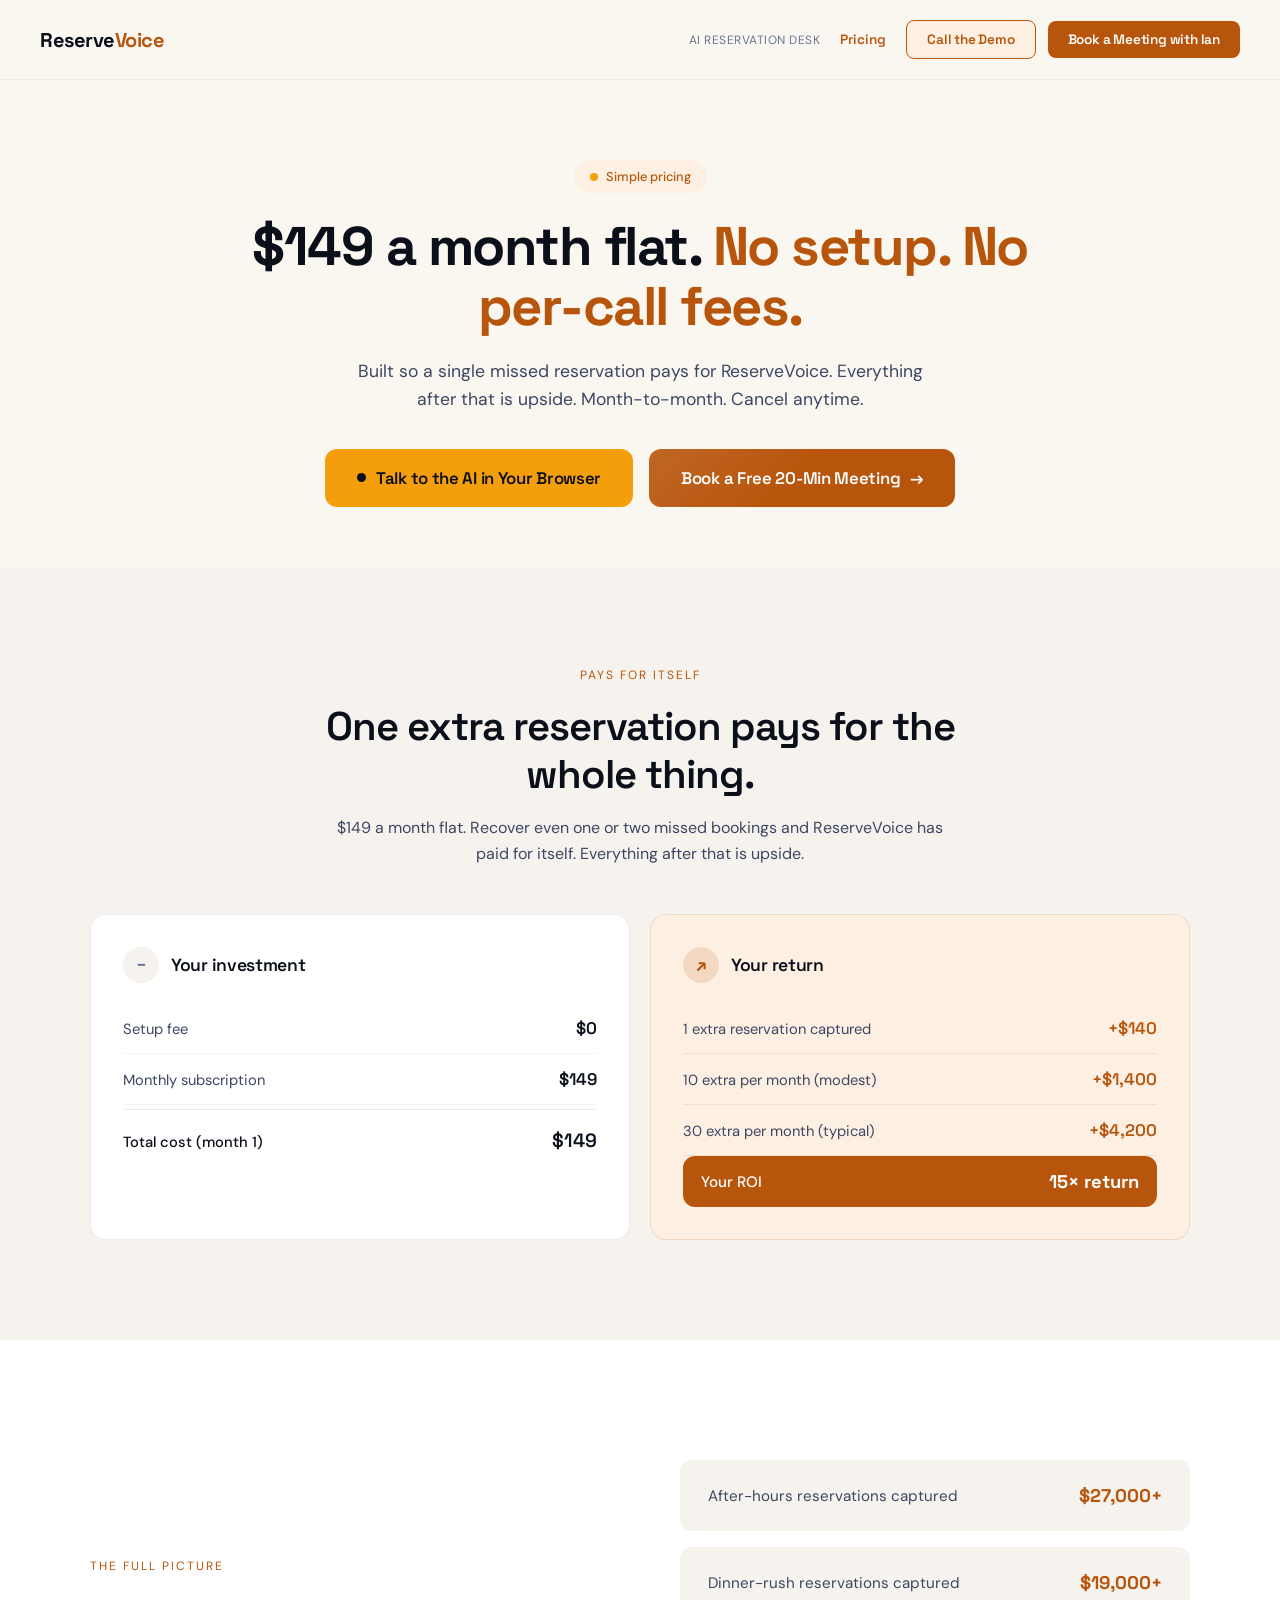
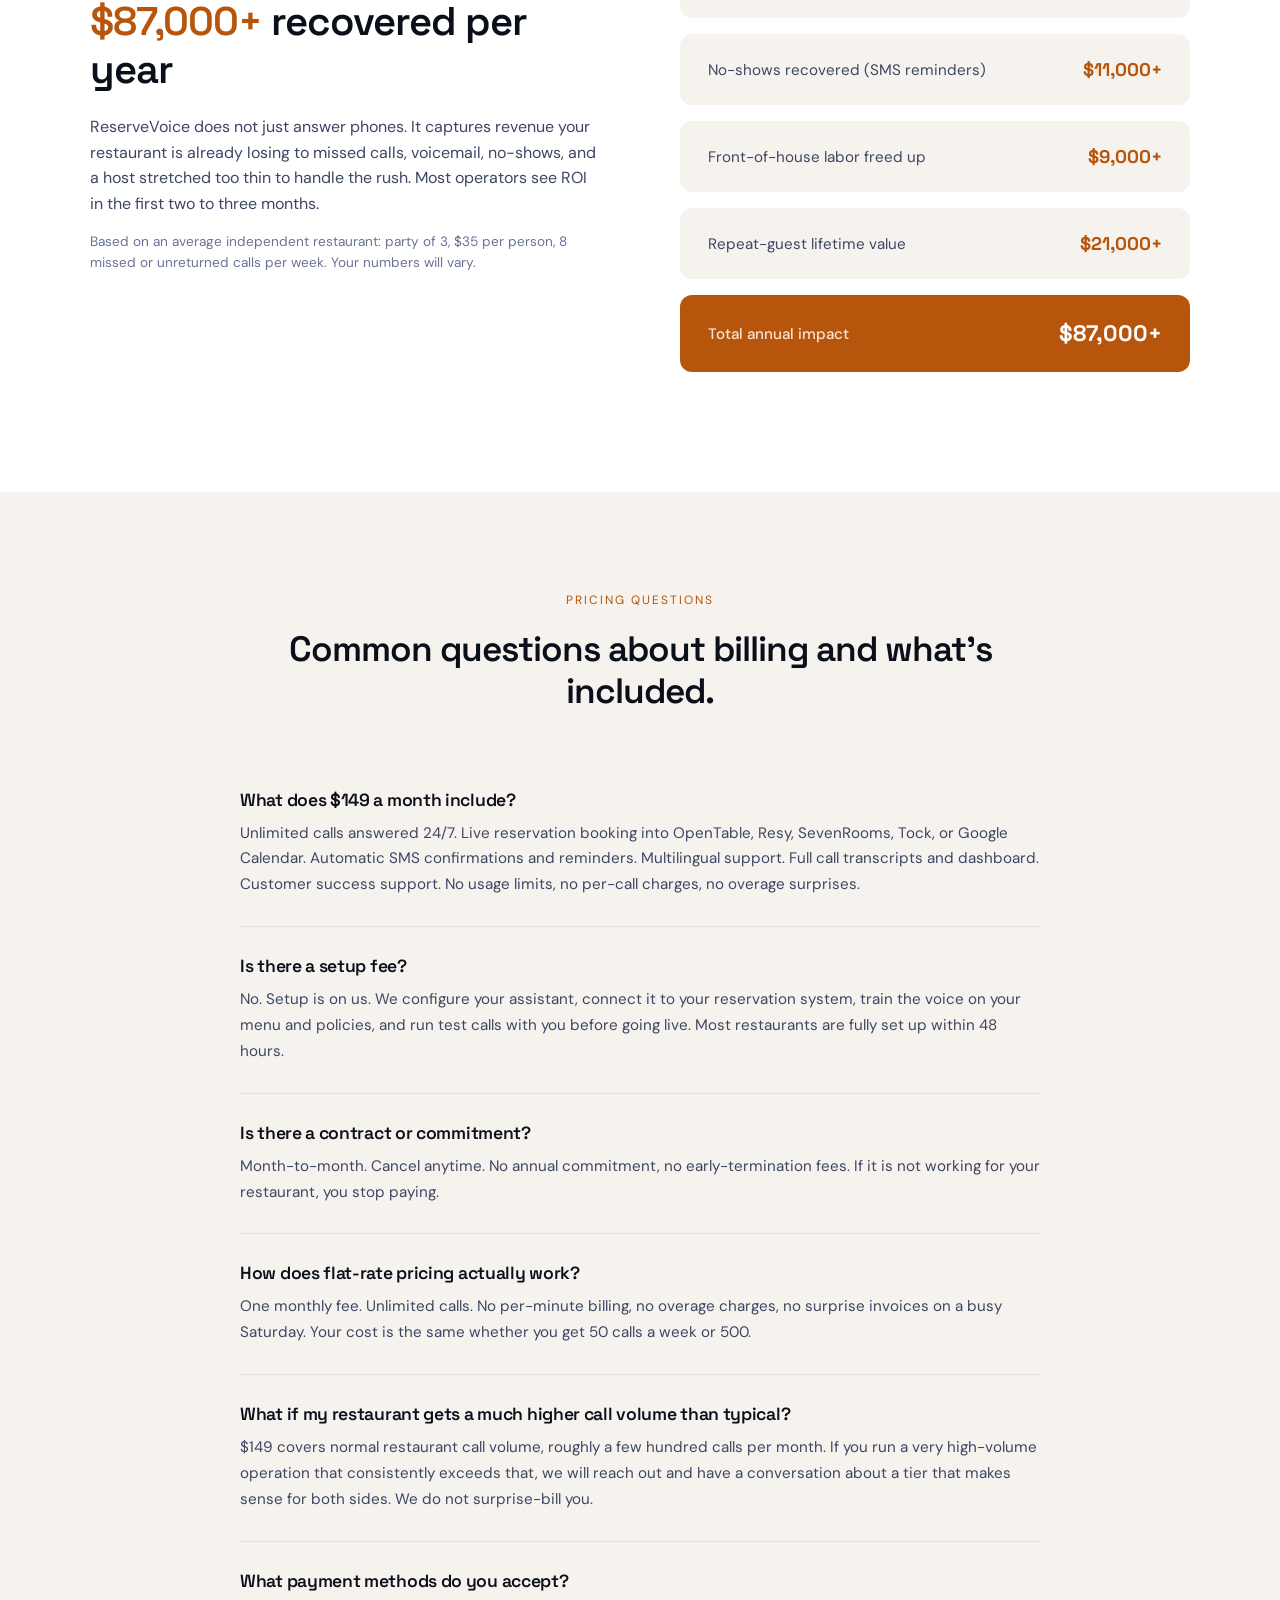
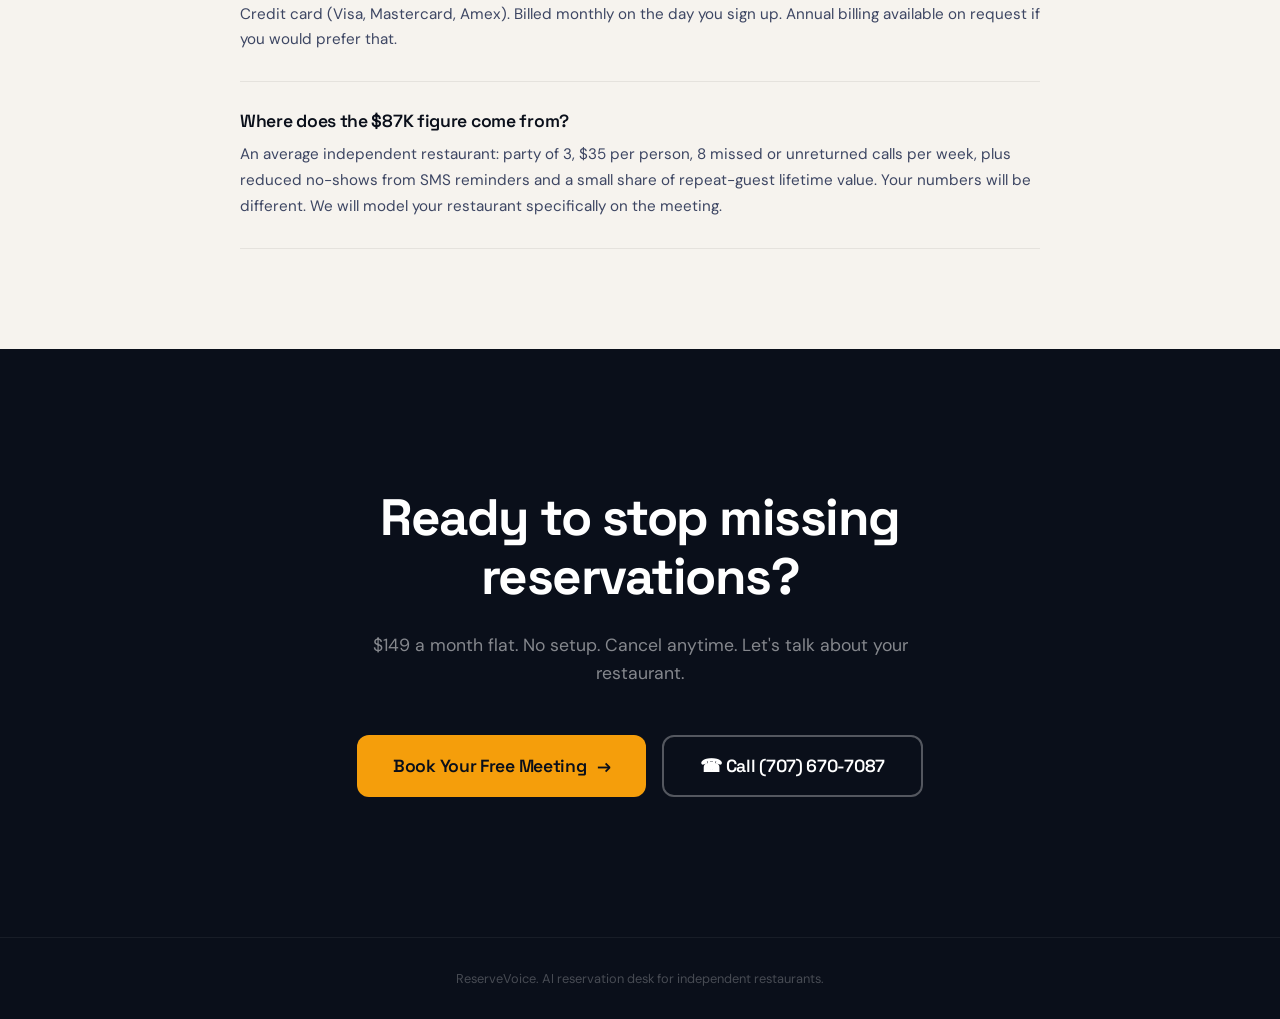
==== pricing.html @ dc4f5fd5 "Split pricing onto dedicated /pricing page - Extract CSS to shared styles.css (1600+ lines, both pag" ====
<!DOCTYPE html>
<html lang="en">
<head>
    <meta charset="UTF-8">
    <meta name="viewport" content="width=device-width, initial-scale=1.0">
    <title>Pricing &mdash; ReserveVoice</title>
    <meta name="description" content="ReserveVoice is $149 a month flat. No setup fee, no per-call charges. One missed reservation a month pays for it.">

    <!-- Open Graph -->
    <meta property="og:type" content="website">
    <meta property="og:title" content="ReserveVoice Pricing. $149 a month flat.">
    <meta property="og:description" content="No setup fee. No per-call charges. One missed reservation a month covers ReserveVoice. Everything after that is upside.">

    <!-- Twitter Card -->
    <meta name="twitter:card" content="summary_large_image">
    <meta name="twitter:title" content="ReserveVoice Pricing. $149 a month flat.">
    <meta name="twitter:description" content="No setup. No per-call charges. One missed reservation pays for it.">

    <link rel="preconnect" href="https://fonts.googleapis.com">
    <link rel="preconnect" href="https://fonts.gstatic.com" crossorigin>
    <link href="https://fonts.googleapis.com/css2?family=Space+Grotesk:wght@400;500;600;700&family=DM+Sans:wght@400;500&display=swap" rel="stylesheet">
    <link rel="stylesheet" href="styles.css">
</head>
<body>
    <nav>
        <div class="logo"><a href="index.html" style="color:inherit;text-decoration:none">Reserve<span>Voice</span></a></div>
        <div class="nav-right">
            <div class="nav-tag">AI Reservation Desk</div>
            <a href="pricing.html" class="nav-link active">Pricing</a>
            <a href="tel:+17076707087" class="nav-cta-demo">Call the Demo</a>
            <a href="https://cal.com/ian-pilon/physiovoice-20-min-intro-call" target="_blank" rel="noopener" class="nav-cta">Book a Meeting with Ian</a>
        </div>
    </nav>

    <!-- ===== PRICING HERO ===== -->
    <section class="pricing-hero">
        <div class="hero-badge">
            <span class="dot"></span>
            Simple pricing
        </div>
        <h1>$149 a month flat. <em>No setup. No per-call fees.</em></h1>
        <p class="pricing-hero-sub">Built so a single missed reservation pays for ReserveVoice. Everything after that is upside. Month-to-month. Cancel anytime.</p>
        <div class="pricing-hero-cta-row">
            <button type="button" class="cta-demo vapi-call-btn" data-state="idle"><span class="vapi-dot"></span> <span class="vapi-label">Talk to the AI in Your Browser</span></button>
            <a href="https://cal.com/ian-pilon/physiovoice-20-min-intro-call" target="_blank" rel="noopener" class="cta-primary">Book a Free 20-Min Meeting <span class="arrow">&rarr;</span></a>
        </div>
    </section>

    <!-- ===== PAYBACK (Investment / Return) ===== -->
    <section class="payback">
        <div class="payback-inner">
            <div class="payback-label">Pays for itself</div>
            <h2>One extra reservation pays for the whole thing.</h2>
            <p class="payback-sub">$149 a month flat. Recover even one or two missed bookings and ReserveVoice has paid for itself. Everything after that is upside.</p>
            <div class="payback-grid">
                <div class="payback-card investment">
                    <div class="payback-card-head">
                        <div class="payback-icon">&minus;</div>
                        <h3>Your investment</h3>
                    </div>
                    <div class="payback-row">
                        <span class="payback-row-label">Setup fee</span>
                        <span class="payback-row-value">$0</span>
                    </div>
                    <div class="payback-row">
                        <span class="payback-row-label">Monthly subscription</span>
                        <span class="payback-row-value">$149</span>
                    </div>
                    <div class="payback-row total">
                        <span class="payback-row-label">Total cost (month 1)</span>
                        <span class="payback-row-value">$149</span>
                    </div>
                </div>
                <div class="payback-card return">
                    <div class="payback-card-head">
                        <div class="payback-icon">&#8599;</div>
                        <h3>Your return</h3>
                    </div>
                    <div class="payback-row">
                        <span class="payback-row-label">1 extra reservation captured</span>
                        <span class="payback-row-value">+$140</span>
                    </div>
                    <div class="payback-row">
                        <span class="payback-row-label">10 extra per month (modest)</span>
                        <span class="payback-row-value">+$1,400</span>
                    </div>
                    <div class="payback-row">
                        <span class="payback-row-label">30 extra per month (typical)</span>
                        <span class="payback-row-value">+$4,200</span>
                    </div>
                    <div class="payback-roi">
                        <span class="roi-label">Your ROI</span>
                        <span class="roi-value">15&times; return</span>
                    </div>
                </div>
            </div>
        </div>
    </section>

    <!-- ===== REVENUE ===== -->
    <section class="revenue">
        <div class="revenue-inner">
            <div class="revenue-text">
                <div class="revenue-label">The full picture</div>
                <h2><em>$87,000+</em> recovered per year</h2>
                <p>ReserveVoice does not just answer phones. It captures revenue your restaurant is already losing to missed calls, voicemail, no-shows, and a host stretched too thin to handle the rush. Most operators see ROI in the first two to three months.</p>
                <p style="margin-top:14px;font-size:0.85rem;color:var(--muted);">Based on an average independent restaurant: party of 3, $35 per person, 8 missed or unreturned calls per week. Your numbers will vary.</p>
            </div>
            <div class="revenue-breakdown">
                <div class="rev-item">
                    <span class="rev-label">After-hours reservations captured</span>
                    <span class="rev-amount">$27,000+</span>
                </div>
                <div class="rev-item">
                    <span class="rev-label">Dinner-rush reservations captured</span>
                    <span class="rev-amount">$19,000+</span>
                </div>
                <div class="rev-item">
                    <span class="rev-label">No-shows recovered (SMS reminders)</span>
                    <span class="rev-amount">$11,000+</span>
                </div>
                <div class="rev-item">
                    <span class="rev-label">Front-of-house labor freed up</span>
                    <span class="rev-amount">$9,000+</span>
                </div>
                <div class="rev-item">
                    <span class="rev-label">Repeat-guest lifetime value</span>
                    <span class="rev-amount">$21,000+</span>
                </div>
                <div class="rev-item rev-total">
                    <span class="rev-label">Total annual impact</span>
                    <span class="rev-amount">$87,000+</span>
                </div>
            </div>
        </div>
    </section>

    <!-- ===== PRICING FAQ ===== -->
    <section class="faq">
        <div class="faq-inner">
            <div class="faq-label">Pricing questions</div>
            <h2>Common questions about billing and what's included.</h2>

            <div class="faq-item">
                <h3>What does $149 a month include?</h3>
                <p>Unlimited calls answered 24/7. Live reservation booking into OpenTable, Resy, SevenRooms, Tock, or Google Calendar. Automatic SMS confirmations and reminders. Multilingual support. Full call transcripts and dashboard. Customer success support. No usage limits, no per-call charges, no overage surprises.</p>
            </div>

            <div class="faq-item">
                <h3>Is there a setup fee?</h3>
                <p>No. Setup is on us. We configure your assistant, connect it to your reservation system, train the voice on your menu and policies, and run test calls with you before going live. Most restaurants are fully set up within 48 hours.</p>
            </div>

            <div class="faq-item">
                <h3>Is there a contract or commitment?</h3>
                <p>Month-to-month. Cancel anytime. No annual commitment, no early-termination fees. If it is not working for your restaurant, you stop paying.</p>
            </div>

            <div class="faq-item">
                <h3>How does flat-rate pricing actually work?</h3>
                <p>One monthly fee. Unlimited calls. No per-minute billing, no overage charges, no surprise invoices on a busy Saturday. Your cost is the same whether you get 50 calls a week or 500.</p>
            </div>

            <div class="faq-item">
                <h3>What if my restaurant gets a much higher call volume than typical?</h3>
                <p>$149 covers normal restaurant call volume, roughly a few hundred calls per month. If you run a very high-volume operation that consistently exceeds that, we will reach out and have a conversation about a tier that makes sense for both sides. We do not surprise-bill you.</p>
            </div>

            <div class="faq-item">
                <h3>What payment methods do you accept?</h3>
                <p>Credit card (Visa, Mastercard, Amex). Billed monthly on the day you sign up. Annual billing available on request if you would prefer that.</p>
            </div>

            <div class="faq-item">
                <h3>Where does the $87K figure come from?</h3>
                <p>An average independent restaurant: party of 3, $35 per person, 8 missed or unreturned calls per week, plus reduced no-shows from SMS reminders and a small share of repeat-guest lifetime value. Your numbers will be different. We will model your restaurant specifically on the meeting.</p>
            </div>
        </div>
    </section>

    <!-- ===== CLOSING ===== -->
    <section class="closing">
        <h2>Ready to stop missing reservations?</h2>
        <p>$149 a month flat. No setup. Cancel anytime. Let's talk about your restaurant.</p>
        <div class="closing-cta-row">
            <a href="https://cal.com/ian-pilon/physiovoice-20-min-intro-call" target="_blank" rel="noopener" class="cta-closing">Book Your Free Meeting <span class="arrow">&rarr;</span></a>
            <a href="tel:+17076707087" class="cta-closing-demo">&#9742; Call (707) 670-7087</a>
        </div>
    </section>

    <footer>
        <p>ReserveVoice. AI reservation desk for independent restaurants.</p>
    </footer>

    <script type="module" src="vapi.js"></script>
</body>
</html>
---- styles.css ----
* { margin: 0; padding: 0; box-sizing: border-box; }

:root {
    --ink: #0a0f1a;
    --slate: #3d4663;
    --muted: #6b7394;
    --surface: #f6f3ee;
    --accent: #b8550c;
    --accent-light: #fdf0e3;
    --glow: #f59e0b;
    --warm: #fbf6ef;
    --danger: #dc3545;
    --danger-light: #fff0f0;
}

body {
    font-family: 'DM Sans', sans-serif;
    color: var(--ink);
    background: #faf7f1;
    -webkit-font-smoothing: antialiased;
    overflow-x: hidden;
}

/* ---- NAV ---- */
nav {
    position: fixed;
    top: 0;
    left: 0;
    right: 0;
    z-index: 100;
    padding: 20px 40px;
    display: flex;
    align-items: center;
    justify-content: space-between;
    background: rgba(250,247,241,0.85);
    backdrop-filter: blur(16px);
    border-bottom: 1px solid rgba(0,0,0,0.04);
}

.logo {
    font-family: 'Space Grotesk', sans-serif;
    font-weight: 700;
    font-size: 1.25rem;
    color: var(--ink);
    letter-spacing: -0.5px;
}

.logo span { color: var(--accent); }

.nav-right {
    display: flex;
    align-items: center;
    gap: 12px;
}

.nav-tag {
    font-size: 0.75rem;
    color: var(--muted);
    letter-spacing: 0.5px;
    text-transform: uppercase;
}

.nav-cta {
    font-family: 'Space Grotesk', sans-serif;
    font-size: 0.85rem;
    font-weight: 600;
    color: #fff;
    background: var(--accent);
    padding: 10px 20px;
    border-radius: 8px;
    text-decoration: none;
    transition: all 0.25s ease;
    letter-spacing: -0.2px;
}

.nav-cta:hover {
    background: #98460a;
    transform: translateY(-1px);
    box-shadow: 0 4px 16px rgba(184, 85, 12, 0.3);
}

.nav-cta-demo {
    font-family: 'Space Grotesk', sans-serif;
    font-size: 0.85rem;
    font-weight: 600;
    color: var(--accent);
    background: var(--accent-light);
    padding: 10px 20px;
    border-radius: 8px;
    text-decoration: none;
    transition: all 0.25s ease;
    letter-spacing: -0.2px;
    border: 1.5px solid var(--accent);
}

.nav-cta-demo:hover {
    background: var(--accent);
    color: #fff;
    transform: translateY(-1px);
    box-shadow: 0 4px 16px rgba(184, 85, 12, 0.3);
}

/* ---- HERO ---- */
.hero {
    padding: 140px 40px 80px;
    max-width: 1200px;
    margin: 0 auto;
    position: relative;
}

.hero-grid {
    display: grid;
    grid-template-columns: 1fr 320px;
    gap: 60px;
    align-items: center;
}

.hero-badge {
    display: inline-flex;
    align-items: center;
    gap: 8px;
    background: var(--accent-light);
    color: var(--accent);
    padding: 8px 16px;
    border-radius: 100px;
    font-size: 0.8rem;
    font-weight: 500;
    margin-bottom: 32px;
    width: fit-content;
}

.hero-badge .dot {
    width: 8px;
    height: 8px;
    background: var(--glow);
    border-radius: 50%;
    animation: pulse 2s ease-in-out infinite;
}

@keyframes pulse {
    0%, 100% { opacity: 1; }
    50% { opacity: 0.4; }
}

.hero h1 {
    font-family: 'Space Grotesk', sans-serif;
    font-size: clamp(2.2rem, 5vw, 4rem);
    font-weight: 700;
    line-height: 1.08;
    letter-spacing: -1.5px;
    color: var(--ink);
    max-width: 900px;
    margin-bottom: 24px;
}

.hero h1 em {
    font-style: normal;
    color: var(--accent);
}

.hero-sub {
    font-size: 1.2rem;
    color: var(--slate);
    line-height: 1.6;
    max-width: 620px;
    margin-bottom: 36px;
}

.hero-sub strong {
    color: var(--ink);
    font-weight: 500;
}

.hero-cta-row {
    display: flex;
    align-items: center;
    gap: 16px;
    margin-bottom: 20px;
    flex-wrap: wrap;
}

.cta-primary {
    font-family: 'Space Grotesk', sans-serif;
    font-size: 1.05rem;
    font-weight: 600;
    color: #fff;
    background: var(--accent);
    padding: 18px 32px;
    border-radius: 12px;
    text-decoration: none;
    transition: all 0.25s ease;
    letter-spacing: -0.3px;
    display: inline-flex;
    align-items: center;
    gap: 10px;
    position: relative;
    overflow: hidden;
}

.cta-primary::after {
    content: '';
    position: absolute;
    inset: 0;
    background: linear-gradient(135deg, rgba(255,255,255,0.1) 0%, transparent 50%);
    pointer-events: none;
}

.cta-primary:hover {
    background: #98460a;
    transform: translateY(-2px);
    box-shadow: 0 8px 32px rgba(184, 85, 12, 0.35);
}

.cta-primary:active { transform: translateY(0); }

.cta-primary .arrow { transition: transform 0.25s ease; }
.cta-primary:hover .arrow { transform: translateX(3px); }

.cta-demo {
    font-family: 'Space Grotesk', sans-serif;
    font-size: 1.05rem;
    font-weight: 600;
    color: var(--ink);
    background: var(--glow);
    padding: 18px 32px;
    border-radius: 12px;
    text-decoration: none;
    transition: all 0.25s ease;
    letter-spacing: -0.3px;
    display: inline-flex;
    align-items: center;
    gap: 10px;
    position: relative;
    overflow: hidden;
    animation: glowPulse 3s ease-in-out infinite;
}

@keyframes glowPulse {
    0%, 100% { box-shadow: 0 0 0 0 rgba(245, 158, 11, 0.4); }
    50% { box-shadow: 0 0 20px 4px rgba(245, 158, 11, 0.25); }
}

.cta-demo:hover {
    background: #fbbf24;
    transform: translateY(-2px);
    box-shadow: 0 8px 32px rgba(245, 158, 11, 0.4);
}

.cta-demo:active { transform: translateY(0); }
.cta-demo .arrow { transition: transform 0.25s ease; }
.cta-demo:hover .arrow { transform: translateX(3px); }

/* Vapi browser widget button (uses .cta-demo for base styling) */
.cta-demo.vapi-call-btn {
    border: none;
    cursor: pointer;
    font-family: 'Space Grotesk', sans-serif;
    font-size: 1.05rem;
    font-weight: 600;
}

.cta-demo.vapi-call-btn[data-state="connecting"] {
    opacity: 0.75;
    cursor: wait;
}

.cta-demo.vapi-call-btn[data-state="active"] {
    background: var(--danger);
    color: #fff;
    animation: vapiActivePulse 1.5s ease-in-out infinite;
}

@keyframes vapiActivePulse {
    0%, 100% { box-shadow: 0 0 0 0 rgba(220, 53, 69, 0.5); }
    50% { box-shadow: 0 0 22px 6px rgba(220, 53, 69, 0.3); }
}

.vapi-dot {
    width: 9px;
    height: 9px;
    border-radius: 50%;
    background: var(--ink);
    display: inline-block;
    flex-shrink: 0;
}

.cta-demo.vapi-call-btn[data-state="active"] .vapi-dot {
    background: #fff;
    animation: vapiDotBlink 0.9s ease-in-out infinite;
}

@keyframes vapiDotBlink {
    0%, 100% { opacity: 1; }
    50% { opacity: 0.3; }
}

.cta-subtext {
    font-size: 0.85rem;
    color: var(--muted);
    display: block;
    margin-bottom: 32px;
}

.hero-stat-row {
    display: flex;
    gap: 48px;
    flex-wrap: wrap;
}

.hero-stat { display: flex; flex-direction: column; }

.hero-stat .num {
    font-family: 'Space Grotesk', sans-serif;
    font-size: 2.5rem;
    font-weight: 700;
    color: var(--accent);
    letter-spacing: -1px;
}

.hero-stat .label {
    font-size: 0.85rem;
    color: var(--muted);
    margin-top: 4px;
}

/* ---- TRUST BADGES ---- */
.trust-bar {
    background: var(--surface);
    padding: 24px 40px;
    border-top: 1px solid rgba(0,0,0,0.04);
    border-bottom: 1px solid rgba(0,0,0,0.04);
}

.trust-bar-inner {
    max-width: 1100px;
    margin: 0 auto;
    display: flex;
    align-items: center;
    justify-content: center;
    gap: 32px;
    flex-wrap: wrap;
}

.trust-badge {
    display: flex;
    align-items: center;
    gap: 8px;
    font-size: 0.85rem;
    color: var(--slate);
    font-weight: 500;
}

.trust-icon {
    width: 18px;
    height: 18px;
    background: transparent;
    display: inline-flex;
    align-items: center;
    justify-content: center;
    font-size: 1rem;
    flex-shrink: 0;
    color: var(--accent);
}

/* ---- PROBLEM ---- */
.problem {
    background: var(--warm);
    color: var(--ink);
    padding: 100px 40px;
}

.problem-inner {
    max-width: 1100px;
    margin: 0 auto;
}

.problem-label {
    font-size: 0.75rem;
    text-transform: uppercase;
    letter-spacing: 2px;
    color: var(--accent);
    margin-bottom: 20px;
    text-align: center;
}

.problem h2 {
    font-family: 'Space Grotesk', sans-serif;
    font-size: clamp(1.7rem, 3.8vw, 2.7rem);
    font-weight: 600;
    line-height: 1.2;
    letter-spacing: -1px;
    max-width: 800px;
    margin: 0 auto 56px;
    text-align: center;
}

.problem-grid {
    display: grid;
    grid-template-columns: repeat(3, 1fr);
    gap: 16px;
}

.problem-card {
    background: #fff;
    padding: 32px 28px;
    border-radius: 14px;
    border: 1px solid rgba(0,0,0,0.05);
    box-shadow: 0 1px 2px rgba(0,0,0,0.02);
}

.problem-card .icon {
    font-size: 1.8rem;
    margin-bottom: 18px;
    display: block;
}

.problem-card h3 {
    font-family: 'Space Grotesk', sans-serif;
    font-size: 1.1rem;
    font-weight: 600;
    margin-bottom: 10px;
    color: var(--ink);
}

.problem-card p {
    font-size: 0.95rem;
    color: var(--slate);
    line-height: 1.6;
}

.problem-card .stat-highlight {
    color: var(--accent);
    font-weight: 600;
}

/* ---- RESEARCH CALLOUT ---- */
.research {
    padding: 100px 40px;
    background: var(--warm);
}

.research-inner {
    max-width: 900px;
    margin: 0 auto;
    display: grid;
    grid-template-columns: 1fr 1.4fr;
    gap: 56px;
    align-items: center;
}

.research-label {
    font-size: 0.75rem;
    text-transform: uppercase;
    letter-spacing: 2px;
    color: var(--accent);
    margin-bottom: 16px;
}

.research-stat {
    font-family: 'Space Grotesk', sans-serif;
    font-size: clamp(3rem, 8vw, 5rem);
    font-weight: 700;
    color: var(--accent);
    letter-spacing: -2px;
    line-height: 1;
    margin-bottom: 12px;
}

.research-stat-label {
    font-size: 1rem;
    color: var(--slate);
    line-height: 1.5;
}

.research-body h3 {
    font-family: 'Space Grotesk', sans-serif;
    font-size: clamp(1.4rem, 2.6vw, 1.9rem);
    font-weight: 600;
    line-height: 1.25;
    letter-spacing: -0.5px;
    margin-bottom: 16px;
}

.research-body p {
    font-size: 1rem;
    color: var(--slate);
    line-height: 1.7;
    margin-bottom: 14px;
}

.research-body p:last-child { margin-bottom: 0; }

.research-body cite {
    font-style: normal;
    color: var(--muted);
    font-size: 0.85rem;
}

/* ---- HOW ---- */
.how {
    padding: 120px 40px;
    background: var(--warm);
}

.how-inner {
    max-width: 1100px;
    margin: 0 auto;
}

.how-label {
    font-size: 0.75rem;
    text-transform: uppercase;
    letter-spacing: 2px;
    color: var(--accent);
    margin-bottom: 20px;
    text-align: center;
}

.how h2 {
    font-family: 'Space Grotesk', sans-serif;
    font-size: clamp(1.7rem, 3.4vw, 2.5rem);
    font-weight: 600;
    line-height: 1.2;
    letter-spacing: -1px;
    max-width: 700px;
    margin: 0 auto 56px;
    text-align: center;
}

.how-steps {
    display: flex;
    flex-direction: column;
    gap: 0;
}

.how-step {
    display: grid;
    grid-template-columns: 80px 1fr;
    gap: 32px;
    padding: 40px 0;
    border-top: 1px solid rgba(0,0,0,0.08);
    align-items: start;
}

.step-num {
    font-family: 'Space Grotesk', sans-serif;
    font-size: 3rem;
    font-weight: 700;
    color: var(--accent);
    opacity: 0.3;
    line-height: 1;
}

.step-content h3 {
    font-family: 'Space Grotesk', sans-serif;
    font-size: 1.35rem;
    font-weight: 600;
    margin-bottom: 8px;
    letter-spacing: -0.5px;
}

.step-content p {
    font-size: 1rem;
    color: var(--slate);
    line-height: 1.6;
    max-width: 580px;
}

/* ---- MID CTA ---- */
.mid-cta {
    padding: 80px 40px;
    background: var(--accent-light);
    text-align: center;
}

.mid-cta-inner {
    max-width: 700px;
    margin: 0 auto;
}

.mid-cta h2 {
    font-family: 'Space Grotesk', sans-serif;
    font-size: clamp(1.4rem, 3vw, 2rem);
    font-weight: 600;
    color: var(--ink);
    letter-spacing: -1px;
    margin-bottom: 12px;
    line-height: 1.2;
}

.mid-cta p {
    font-size: 1rem;
    color: var(--slate);
    margin-bottom: 32px;
    line-height: 1.6;
}

.mid-cta-row {
    display: flex;
    align-items: center;
    justify-content: center;
    gap: 16px;
    flex-wrap: wrap;
}

/* ---- CALCULATOR ---- */
.calculator {
    padding: 120px 40px;
    background: var(--surface);
}

.calc-inner {
    max-width: 1100px;
    margin: 0 auto;
}

.calc-head {
    text-align: center;
    margin-bottom: 56px;
}

.calc-label {
    font-size: 0.75rem;
    text-transform: uppercase;
    letter-spacing: 2px;
    color: var(--accent);
    margin-bottom: 16px;
}

.calc-head h2 {
    font-family: 'Space Grotesk', sans-serif;
    font-size: clamp(1.6rem, 3.2vw, 2.4rem);
    font-weight: 600;
    line-height: 1.2;
    letter-spacing: -1px;
    max-width: 720px;
    margin: 0 auto;
}

.calc-anchor {
    max-width: 680px;
    margin: 20px auto 0;
    padding: 14px 22px;
    background: var(--accent-light);
    color: var(--ink);
    border-radius: 100px;
    font-size: 0.95rem;
    line-height: 1.5;
    text-align: center;
}

.calc-anchor strong {
    color: var(--accent);
    font-weight: 600;
}

.calc-grid {
    display: grid;
    grid-template-columns: 1.15fr 1fr;
    gap: 28px;
    align-items: stretch;
}

.calc-controls {
    background: #fff;
    border-radius: 16px;
    padding: 36px 36px 28px;
    border: 1px solid rgba(0,0,0,0.06);
    display: flex;
    flex-direction: column;
    gap: 28px;
}

.calc-row {
    display: flex;
    flex-direction: column;
    gap: 12px;
}

.calc-row-head {
    display: flex;
    justify-content: space-between;
    align-items: center;
}

.calc-row-label {
    font-size: 0.95rem;
    font-weight: 500;
    color: var(--ink);
    font-family: 'Space Grotesk', sans-serif;
}

.calc-value-chip {
    background: var(--surface);
    color: var(--ink);
    font-family: 'Space Grotesk', sans-serif;
    font-weight: 600;
    font-size: 0.95rem;
    padding: 6px 14px;
    border-radius: 8px;
    min-width: 64px;
    text-align: center;
}

.calc-slider {
    -webkit-appearance: none;
    appearance: none;
    width: 100%;
    height: 4px;
    background: rgba(0,0,0,0.08);
    border-radius: 4px;
    outline: none;
    cursor: pointer;
}

.calc-slider::-webkit-slider-thumb {
    -webkit-appearance: none;
    appearance: none;
    width: 22px;
    height: 22px;
    border-radius: 50%;
    background: #fff;
    border: 3px solid var(--accent);
    cursor: pointer;
    box-shadow: 0 2px 8px rgba(184, 85, 12, 0.25);
    transition: transform 0.15s ease;
}

.calc-slider::-webkit-slider-thumb:hover { transform: scale(1.1); }
.calc-slider::-webkit-slider-thumb:active { transform: scale(0.95); }

.calc-slider::-moz-range-thumb {
    width: 22px;
    height: 22px;
    border-radius: 50%;
    background: #fff;
    border: 3px solid var(--accent);
    cursor: pointer;
    box-shadow: 0 2px 8px rgba(184, 85, 12, 0.25);
}

.calc-range {
    display: flex;
    justify-content: space-between;
    font-size: 0.75rem;
    color: var(--muted);
    margin-top: 2px;
}

.calc-period {
    display: flex;
    background: var(--surface);
    border-radius: 100px;
    padding: 4px;
}

.calc-period button {
    flex: 1;
    background: transparent;
    border: none;
    font-family: 'DM Sans', sans-serif;
    font-size: 0.9rem;
    font-weight: 500;
    color: var(--slate);
    padding: 10px 12px;
    border-radius: 100px;
    cursor: pointer;
    transition: all 0.2s ease;
}

.calc-period button.active {
    background: #fff;
    color: var(--ink);
    box-shadow: 0 1px 4px rgba(0,0,0,0.08);
    font-weight: 600;
}

.calc-results {
    display: flex;
    flex-direction: column;
    gap: 20px;
}

.result-card {
    border-radius: 16px;
    padding: 28px 32px;
    flex: 1;
    display: flex;
    flex-direction: column;
    justify-content: center;
    border: 1px solid rgba(0,0,0,0.06);
}

.result-card.lost { background: #fff; }
.result-card.recovered { background: var(--accent); border-color: var(--accent); }

.result-tag {
    display: flex;
    align-items: center;
    gap: 8px;
    font-size: 0.75rem;
    text-transform: uppercase;
    letter-spacing: 1.5px;
    font-weight: 600;
    margin-bottom: 6px;
}

.result-tag .pill {
    width: 8px;
    height: 8px;
    border-radius: 50%;
}

.result-card.lost .result-tag { color: var(--danger); }
.result-card.lost .result-tag .pill { background: var(--danger); }
.result-card.recovered .result-tag { color: rgba(255,255,255,0.85); }
.result-card.recovered .result-tag .pill { background: var(--glow); }

.result-sub {
    font-size: 0.95rem;
    color: var(--slate);
    margin-bottom: 12px;
}

.result-card.recovered .result-sub { color: rgba(255,255,255,0.8); }

.result-amount {
    font-family: 'Space Grotesk', sans-serif;
    font-weight: 700;
    font-size: clamp(2.2rem, 4.5vw, 3.2rem);
    letter-spacing: -2px;
    line-height: 1;
    margin-bottom: 18px;
}

.result-card.lost .result-amount { color: var(--danger); }
.result-card.recovered .result-amount { color: #fff; }

.result-meta {
    display: flex;
    align-items: center;
    gap: 12px;
    padding-top: 18px;
    border-top: 1px solid rgba(0,0,0,0.06);
}

.result-card.recovered .result-meta { border-top-color: rgba(255,255,255,0.2); }

.result-meta-icon {
    width: 40px;
    height: 40px;
    border-radius: 10px;
    display: flex;
    align-items: center;
    justify-content: center;
    font-size: 1.2rem;
    flex-shrink: 0;
}

.result-card.lost .result-meta-icon { background: var(--danger-light); }
.result-card.recovered .result-meta-icon { background: rgba(255,255,255,0.15); }

.result-meta-text {
    display: flex;
    flex-direction: column;
}

.result-meta-num {
    font-family: 'Space Grotesk', sans-serif;
    font-weight: 700;
    font-size: 1.15rem;
    color: var(--ink);
    line-height: 1.1;
}

.result-card.recovered .result-meta-num { color: #fff; }

.result-meta-label {
    font-size: 0.8rem;
    color: var(--muted);
    margin-top: 2px;
}

.result-card.recovered .result-meta-label { color: rgba(255,255,255,0.75); }

.calc-footnote {
    text-align: center;
    font-size: 0.85rem;
    color: var(--muted);
    margin-top: 32px;
    line-height: 1.5;
}

/* ---- REVENUE ---- */
.revenue {
    padding: 120px 40px;
    background: #fff;
}

.revenue-inner {
    max-width: 1100px;
    margin: 0 auto;
    display: grid;
    grid-template-columns: 1fr 1fr;
    gap: 80px;
    align-items: center;
}

.revenue-label {
    font-size: 0.75rem;
    text-transform: uppercase;
    letter-spacing: 2px;
    color: var(--accent);
    margin-bottom: 24px;
}

.revenue h2 {
    font-family: 'Space Grotesk', sans-serif;
    font-size: clamp(1.7rem, 3.4vw, 2.5rem);
    font-weight: 600;
    line-height: 1.2;
    letter-spacing: -1px;
    margin-bottom: 20px;
}

.revenue h2 em {
    font-style: normal;
    color: var(--accent);
}

.revenue-text p {
    font-size: 1rem;
    color: var(--slate);
    line-height: 1.6;
}

.revenue-breakdown {
    display: flex;
    flex-direction: column;
    gap: 16px;
}

.rev-item {
    background: var(--surface);
    padding: 24px 28px;
    border-radius: 12px;
    display: flex;
    justify-content: space-between;
    align-items: center;
}

.rev-item .rev-label {
    font-size: 0.95rem;
    color: var(--slate);
}

.rev-item .rev-amount {
    font-family: 'Space Grotesk', sans-serif;
    font-weight: 700;
    font-size: 1.15rem;
    color: var(--accent);
}

.rev-total {
    background: var(--accent);
    color: #fff;
}

.rev-total .rev-label {
    color: rgba(255,255,255,0.85);
    font-weight: 500;
}

.rev-total .rev-amount {
    color: #fff;
    font-size: 1.4rem;
}

/* ---- FAQ ---- */
.faq {
    padding: 100px 40px;
    background: var(--surface);
}

.faq-inner {
    max-width: 800px;
    margin: 0 auto;
}

.faq-label {
    font-size: 0.75rem;
    text-transform: uppercase;
    letter-spacing: 2px;
    color: var(--accent);
    margin-bottom: 20px;
    text-align: center;
}

.faq h2 {
    font-family: 'Space Grotesk', sans-serif;
    font-size: clamp(1.5rem, 3vw, 2.2rem);
    font-weight: 600;
    letter-spacing: -1px;
    margin-bottom: 48px;
    line-height: 1.2;
    text-align: center;
}

.faq-item {
    border-bottom: 1px solid rgba(0,0,0,0.07);
    padding: 28px 0;
}

.faq-item:first-of-type { border-top: 1px solid rgba(0,0,0,0.07); }

.faq-item h3 {
    font-family: 'Space Grotesk', sans-serif;
    font-size: 1.1rem;
    font-weight: 600;
    margin-bottom: 10px;
    color: var(--ink);
    letter-spacing: -0.3px;
}

.faq-item p {
    font-size: 0.95rem;
    color: var(--slate);
    line-height: 1.7;
}

/* ---- CLOSING ---- */
.closing {
    padding: 140px 40px;
    background: var(--ink);
    text-align: center;
}

.closing h2 {
    font-family: 'Space Grotesk', sans-serif;
    font-size: clamp(1.9rem, 4vw, 3.2rem);
    font-weight: 700;
    color: #fff;
    letter-spacing: -1.5px;
    line-height: 1.15;
    max-width: 720px;
    margin: 0 auto 24px;
}

.closing p {
    font-size: 1.1rem;
    color: rgba(255,255,255,0.5);
    max-width: 560px;
    margin: 0 auto 48px;
    line-height: 1.6;
}

.closing-cta-row {
    display: flex;
    align-items: center;
    justify-content: center;
    gap: 16px;
    flex-wrap: wrap;
}

.cta-closing {
    font-family: 'Space Grotesk', sans-serif;
    font-size: 1.1rem;
    font-weight: 600;
    color: var(--ink);
    background: var(--glow);
    padding: 20px 36px;
    border-radius: 12px;
    text-decoration: none;
    transition: all 0.25s ease;
    letter-spacing: -0.3px;
    display: inline-flex;
    align-items: center;
    gap: 10px;
}

.cta-closing:hover {
    background: #fff;
    transform: translateY(-2px);
    box-shadow: 0 8px 40px rgba(245, 158, 11, 0.3);
}

.cta-closing:active { transform: translateY(0); }
.cta-closing .arrow { transition: transform 0.25s ease; }
.cta-closing:hover .arrow { transform: translateX(3px); }

.cta-closing-demo {
    font-family: 'Space Grotesk', sans-serif;
    font-size: 1.1rem;
    font-weight: 600;
    color: #fff;
    background: transparent;
    border: 2px solid rgba(255,255,255,0.3);
    padding: 18px 36px;
    border-radius: 12px;
    text-decoration: none;
    transition: all 0.25s ease;
    letter-spacing: -0.3px;
    display: inline-flex;
    align-items: center;
    gap: 10px;
}

.cta-closing-demo:hover {
    border-color: var(--glow);
    color: var(--glow);
    transform: translateY(-2px);
}

.cta-closing-demo:active { transform: translateY(0); }

/* ---- FOOTER ---- */
footer {
    padding: 32px 40px;
    background: var(--ink);
    border-top: 1px solid rgba(255,255,255,0.06);
    text-align: center;
}

footer p {
    font-size: 0.8rem;
    color: rgba(255,255,255,0.25);
}

/* ---- HERO PHONE MOCKUP ---- */
.phone-mockup {
    width: 280px;
    height: 540px;
    background: #1a1a1a;
    border-radius: 38px;
    padding: 10px;
    box-shadow: 0 24px 60px rgba(0,0,0,0.18);
    position: relative;
    margin: 0 auto;
}

.phone-mockup::before {
    content: '';
    position: absolute;
    top: 10px;
    left: 50%;
    transform: translateX(-50%);
    width: 110px;
    height: 22px;
    background: #1a1a1a;
    border-radius: 0 0 14px 14px;
    z-index: 2;
}

.phone-screen {
    width: 100%;
    height: 100%;
    background: var(--surface);
    border-radius: 30px;
    padding: 44px 14px 18px;
    overflow: hidden;
    position: relative;
    display: flex;
    flex-direction: column;
}

.sms-header {
    font-family: 'Space Grotesk', sans-serif;
    font-weight: 600;
    text-align: center;
    padding-bottom: 12px;
    border-bottom: 1px solid rgba(0,0,0,0.06);
    margin-bottom: 16px;
    font-size: 0.88rem;
    color: var(--ink);
}

.sms-header-sub {
    font-weight: 400;
    font-family: 'DM Sans', sans-serif;
    font-size: 0.7rem;
    color: var(--muted);
    margin-top: 3px;
}

.sms-message {
    background: #fff;
    padding: 10px 13px;
    border-radius: 16px;
    margin-bottom: 8px;
    font-size: 0.78rem;
    line-height: 1.4;
    color: var(--ink);
    max-width: 86%;
    box-shadow: 0 1px 2px rgba(0,0,0,0.04);
}

.sms-message.reply {
    background: var(--accent);
    color: #fff;
    margin-left: auto;
    max-width: 32%;
    text-align: center;
    font-weight: 600;
}

.sms-time {
    font-size: 0.65rem;
    color: var(--muted);
    text-align: center;
    margin-top: auto;
    padding-top: 10px;
}

/* ---- CONTRAST (Without / With ReserveVoice) ---- */
.contrast {
    padding: 100px 40px;
    background: var(--surface);
}

.contrast-inner {
    max-width: 1100px;
    margin: 0 auto;
}

.contrast-label {
    font-size: 0.75rem;
    text-transform: uppercase;
    letter-spacing: 2px;
    color: var(--accent);
    margin-bottom: 20px;
    text-align: center;
}

.contrast h2 {
    font-family: 'Space Grotesk', sans-serif;
    font-size: clamp(1.7rem, 3.4vw, 2.5rem);
    font-weight: 600;
    line-height: 1.2;
    letter-spacing: -1px;
    max-width: 700px;
    margin: 0 auto 48px;
    text-align: center;
}

.contrast-grid {
    display: grid;
    grid-template-columns: 1fr 1fr;
    gap: 20px;
}

.contrast-card {
    border-radius: 16px;
    padding: 32px 32px;
    border: 1px solid rgba(0,0,0,0.06);
}

.contrast-card.bad { background: #fff; }

.contrast-card.good {
    background: var(--accent);
    color: #fff;
    border-color: var(--accent);
}

.contrast-card h3 {
    font-family: 'Space Grotesk', sans-serif;
    font-size: 1.25rem;
    font-weight: 600;
    margin-bottom: 20px;
    letter-spacing: -0.3px;
}

.contrast-card.bad h3 { color: var(--ink); }

.contrast-card ul {
    list-style: none;
    padding: 0;
    margin: 0;
}

.contrast-card li {
    font-size: 0.95rem;
    line-height: 1.55;
    padding: 12px 0 12px 28px;
    position: relative;
    color: var(--slate);
}

.contrast-card.good li { color: rgba(255,255,255,0.92); }

.contrast-card li + li {
    border-top: 1px solid rgba(0,0,0,0.05);
}

.contrast-card.good li + li {
    border-top-color: rgba(255,255,255,0.15);
}

.contrast-card.bad li::before {
    content: '\2715';
    position: absolute;
    left: 0;
    top: 11px;
    color: var(--danger);
    font-weight: 700;
    font-size: 0.95rem;
}

.contrast-card.good li::before {
    content: '\2713';
    position: absolute;
    left: 0;
    top: 11px;
    color: var(--glow);
    font-weight: 700;
    font-size: 1.05rem;
}

/* ---- TIMELINE (What changes when ReserveVoice goes live) ---- */
.timeline {
    padding: 100px 40px;
    background: var(--warm);
}

.timeline-inner {
    max-width: 1100px;
    margin: 0 auto;
}

.timeline-label {
    font-size: 0.75rem;
    text-transform: uppercase;
    letter-spacing: 2px;
    color: var(--accent);
    margin-bottom: 20px;
    text-align: center;
}

.timeline h2 {
    font-family: 'Space Grotesk', sans-serif;
    font-size: clamp(1.7rem, 3.4vw, 2.5rem);
    font-weight: 600;
    line-height: 1.2;
    letter-spacing: -1px;
    max-width: 700px;
    margin: 0 auto 56px;
    text-align: center;
}

.timeline-grid {
    display: grid;
    grid-template-columns: repeat(3, 1fr);
    gap: 16px;
}

.timeline-card {
    background: #fff;
    border-radius: 14px;
    padding: 28px 28px;
    border: 1px solid rgba(0,0,0,0.05);
    box-shadow: 0 1px 2px rgba(0,0,0,0.02);
}

.timeline-tag {
    display: inline-block;
    font-family: 'Space Grotesk', sans-serif;
    font-size: 0.7rem;
    font-weight: 700;
    letter-spacing: 1.5px;
    text-transform: uppercase;
    color: var(--accent);
    background: var(--accent-light);
    padding: 4px 12px;
    border-radius: 100px;
    margin-bottom: 18px;
}

.timeline-card h3 {
    font-family: 'Space Grotesk', sans-serif;
    font-size: 1.15rem;
    font-weight: 600;
    margin-bottom: 10px;
    color: var(--ink);
    letter-spacing: -0.3px;
    line-height: 1.3;
}

.timeline-card p {
    font-size: 0.95rem;
    color: var(--slate);
    line-height: 1.6;
}

/* ---- PAYBACK (Investment / Return) ---- */
.payback {
    padding: 100px 40px;
    background: var(--surface);
}

.payback-inner {
    max-width: 1100px;
    margin: 0 auto;
}

.payback-label {
    font-size: 0.75rem;
    text-transform: uppercase;
    letter-spacing: 2px;
    color: var(--accent);
    margin-bottom: 20px;
    text-align: center;
}

.payback h2 {
    font-family: 'Space Grotesk', sans-serif;
    font-size: clamp(1.7rem, 3.4vw, 2.5rem);
    font-weight: 600;
    line-height: 1.2;
    letter-spacing: -1px;
    max-width: 720px;
    margin: 0 auto 16px;
    text-align: center;
}

.payback-sub {
    font-size: 1rem;
    color: var(--slate);
    line-height: 1.6;
    max-width: 640px;
    margin: 0 auto 48px;
    text-align: center;
}

.payback-grid {
    display: grid;
    grid-template-columns: 1fr 1fr;
    gap: 20px;
}

.payback-card {
    background: #fff;
    border-radius: 16px;
    padding: 32px;
    border: 1px solid rgba(0,0,0,0.06);
    display: flex;
    flex-direction: column;
}

.payback-card.return {
    background: var(--accent-light);
    border-color: rgba(184, 85, 12, 0.15);
}

.payback-card-head {
    display: flex;
    align-items: center;
    gap: 12px;
    margin-bottom: 20px;
}

.payback-icon {
    width: 36px;
    height: 36px;
    border-radius: 50%;
    background: var(--surface);
    display: flex;
    align-items: center;
    justify-content: center;
    font-size: 1.1rem;
    color: var(--muted);
    font-family: 'Space Grotesk', sans-serif;
    font-weight: 700;
    flex-shrink: 0;
}

.payback-card.return .payback-icon {
    background: rgba(184, 85, 12, 0.15);
    color: var(--accent);
}

.payback-card-head h3 {
    font-family: 'Space Grotesk', sans-serif;
    font-size: 1.1rem;
    font-weight: 600;
    color: var(--ink);
    letter-spacing: -0.3px;
}

.payback-row {
    display: flex;
    justify-content: space-between;
    align-items: baseline;
    padding: 14px 0;
    border-bottom: 1px solid rgba(0,0,0,0.05);
    gap: 16px;
}

.payback-card.return .payback-row {
    border-bottom-color: rgba(184, 85, 12, 0.12);
}

.payback-row.total {
    border-bottom: none;
    border-top: 1px solid rgba(0,0,0,0.08);
    padding-top: 18px;
    margin-top: 4px;
}

.payback-row-label {
    font-size: 0.92rem;
    color: var(--slate);
    flex: 1;
}

.payback-row.total .payback-row-label {
    color: var(--ink);
    font-weight: 500;
}

.payback-row-value {
    font-family: 'Space Grotesk', sans-serif;
    font-weight: 600;
    font-size: 1.05rem;
    color: var(--ink);
    white-space: nowrap;
}

.payback-card.return .payback-row-value {
    color: var(--accent);
}

.payback-row.total .payback-row-value {
    font-size: 1.2rem;
}

.payback-roi {
    margin-top: auto;
    padding: 14px 18px;
    background: var(--accent);
    color: #fff;
    border-radius: 12px;
    display: flex;
    justify-content: space-between;
    align-items: center;
    gap: 12px;
}

.payback-roi .roi-label {
    font-size: 0.95rem;
    font-weight: 500;
}

.payback-roi .roi-value {
    font-family: 'Space Grotesk', sans-serif;
    font-weight: 700;
    font-size: 1.15rem;
    white-space: nowrap;
}

/* ---- RESPONSIVE ---- */
@media (max-width: 768px) {
    nav { padding: 16px 20px; }
    .nav-tag { display: none; }
    .nav-cta { font-size: 0.8rem; padding: 8px 14px; }
    .nav-cta-demo { font-size: 0.8rem; padding: 8px 14px; }

    .hero { padding: 120px 20px 60px; }
    .hero-grid { grid-template-columns: 1fr; gap: 48px; }
    .hero-visual { display: flex; justify-content: center; }
    .phone-mockup { width: 240px; height: 460px; }
    .hero h1 { font-size: clamp(2rem, 7vw, 3rem); letter-spacing: -1px; }
    .hero-cta-row { flex-direction: column; align-items: stretch; gap: 12px; }
    .cta-primary { width: 100%; justify-content: center; font-size: 1rem; padding: 16px 28px; }
    .cta-demo { width: 100%; justify-content: center; font-size: 1rem; padding: 16px 28px; }
    .hero-stat-row { gap: 32px; }
    .hero-stat .num { font-size: 2rem; }

    .trust-bar { padding: 20px 20px; }
    .trust-bar-inner { gap: 18px; justify-content: flex-start; }
    .trust-badge { font-size: 0.78rem; }

    .problem { padding: 70px 20px; }
    .problem-grid { grid-template-columns: 1fr; gap: 12px; }

    .contrast { padding: 70px 20px; }
    .contrast-grid { grid-template-columns: 1fr; gap: 14px; }
    .contrast-card { padding: 24px 24px; }

    .timeline { padding: 70px 20px; }
    .timeline-grid { grid-template-columns: 1fr; gap: 14px; }
    .timeline-card { padding: 24px 24px; }

    .payback { padding: 70px 20px; }
    .payback-grid { grid-template-columns: 1fr; gap: 16px; }
    .payback-card { padding: 24px; }

    .research { padding: 70px 20px; }
    .research-inner { grid-template-columns: 1fr; gap: 32px; }

    .how { padding: 80px 20px; }
    .how-step { grid-template-columns: 48px 1fr; gap: 16px; }
    .step-num { font-size: 2rem; }

    .mid-cta { padding: 60px 20px; }
    .mid-cta-row { flex-direction: column; align-items: stretch; }
    .mid-cta-row .cta-primary,
    .mid-cta-row .cta-demo { width: 100%; justify-content: center; }

    .calculator { padding: 70px 20px; }
    .calc-head { margin-bottom: 36px; }
    .calc-grid { grid-template-columns: 1fr; gap: 16px; }
    .calc-controls { padding: 24px 22px; gap: 22px; }
    .calc-period button { font-size: 0.8rem; padding: 9px 8px; }
    .result-card { padding: 24px 24px; }
    .result-amount { font-size: 2.4rem; letter-spacing: -1.5px; }

    .revenue { padding: 80px 20px; }
    .revenue-inner { grid-template-columns: 1fr; gap: 48px; }

    .faq { padding: 60px 20px; }

    .closing { padding: 80px 20px; }
    .closing-cta-row { flex-direction: column; align-items: stretch; }
    .cta-closing { font-size: 1rem; padding: 16px 28px; justify-content: center; }
    .cta-closing-demo { font-size: 1rem; padding: 14px 28px; justify-content: center; }

    footer { padding: 24px 20px; }
}

/* ---- NAV LINK ---- */
.nav-link {
    font-family: 'Space Grotesk', sans-serif;
    font-size: 0.85rem;
    font-weight: 500;
    color: var(--slate);
    text-decoration: none;
    transition: color 0.2s ease;
    padding: 10px 8px;
}

.nav-link:hover {
    color: var(--accent);
}

.nav-link.active {
    color: var(--accent);
    font-weight: 600;
}

/* ---- CLOSING PRICING TEASER ---- */
.closing-pricing {
    font-size: 0.95rem;
    color: rgba(255,255,255,0.7);
    margin: 0 auto 40px;
    max-width: 560px;
    line-height: 1.6;
}

.closing-pricing strong {
    color: #fff;
    font-weight: 600;
}

.closing-pricing a {
    color: var(--glow);
    text-decoration: none;
    font-weight: 500;
    transition: color 0.2s ease;
}

.closing-pricing a:hover {
    color: #fff;
}

/* ---- PRICING PAGE HERO (compact) ---- */
.pricing-hero {
    padding: 160px 40px 60px;
    max-width: 900px;
    margin: 0 auto;
    text-align: center;
}

.pricing-hero .hero-badge {
    margin-left: auto;
    margin-right: auto;
    margin-bottom: 24px;
}

.pricing-hero h1 {
    font-family: 'Space Grotesk', sans-serif;
    font-size: clamp(2rem, 4.5vw, 3.4rem);
    font-weight: 700;
    line-height: 1.1;
    letter-spacing: -1.5px;
    color: var(--ink);
    margin-bottom: 20px;
}

.pricing-hero h1 em {
    font-style: normal;
    color: var(--accent);
}

.pricing-hero-sub {
    font-size: 1.1rem;
    color: var(--slate);
    line-height: 1.6;
    max-width: 600px;
    margin: 0 auto 36px;
}

.pricing-hero-cta-row {
    display: flex;
    justify-content: center;
    gap: 16px;
    flex-wrap: wrap;
}

@media (max-width: 768px) {
    .nav-link { padding: 8px 6px; font-size: 0.8rem; }

    .pricing-hero { padding: 120px 20px 40px; }
    .pricing-hero h1 { font-size: clamp(1.8rem, 6vw, 2.4rem); letter-spacing: -1px; }
    .pricing-hero-cta-row { flex-direction: column; align-items: stretch; gap: 12px; }
    .pricing-hero-cta-row .cta-primary,
    .pricing-hero-cta-row .cta-demo { width: 100%; justify-content: center; font-size: 1rem; padding: 16px 28px; }

    .closing-pricing { font-size: 0.88rem; padding: 0 8px; }
}
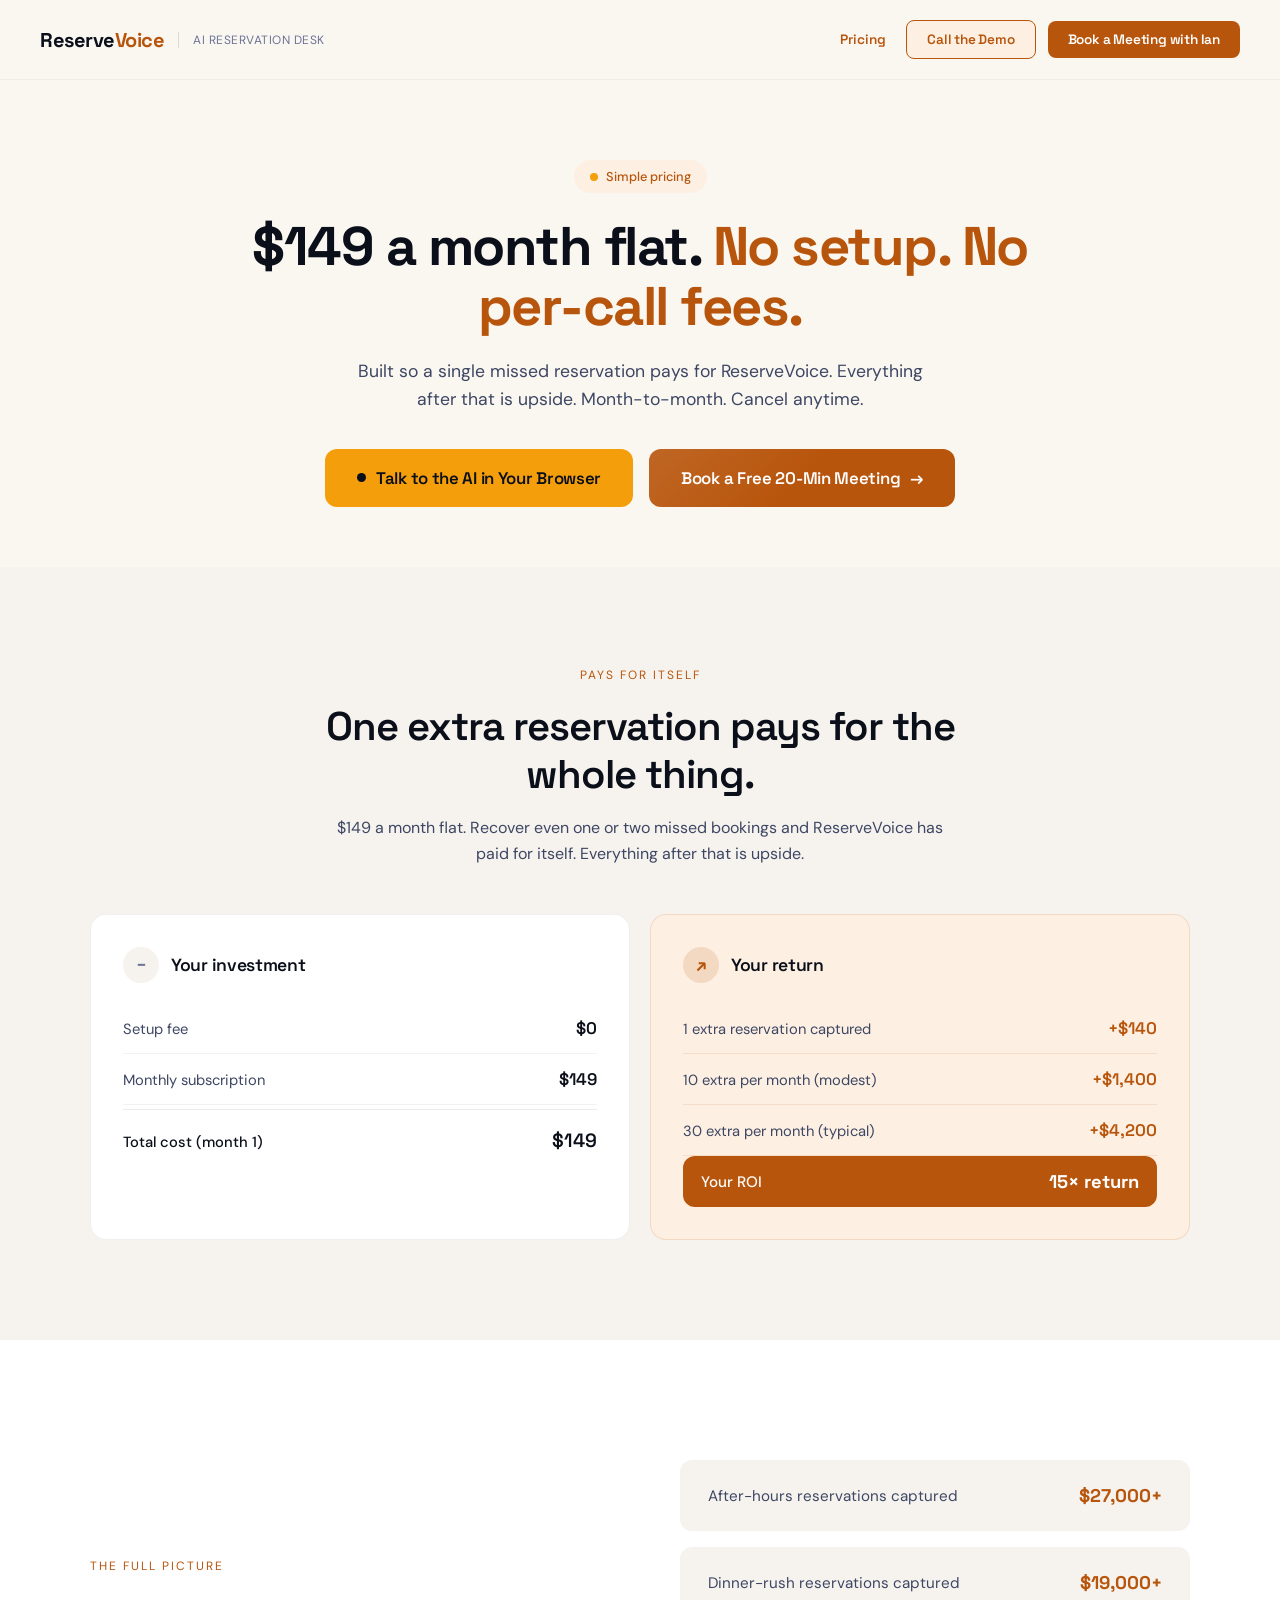
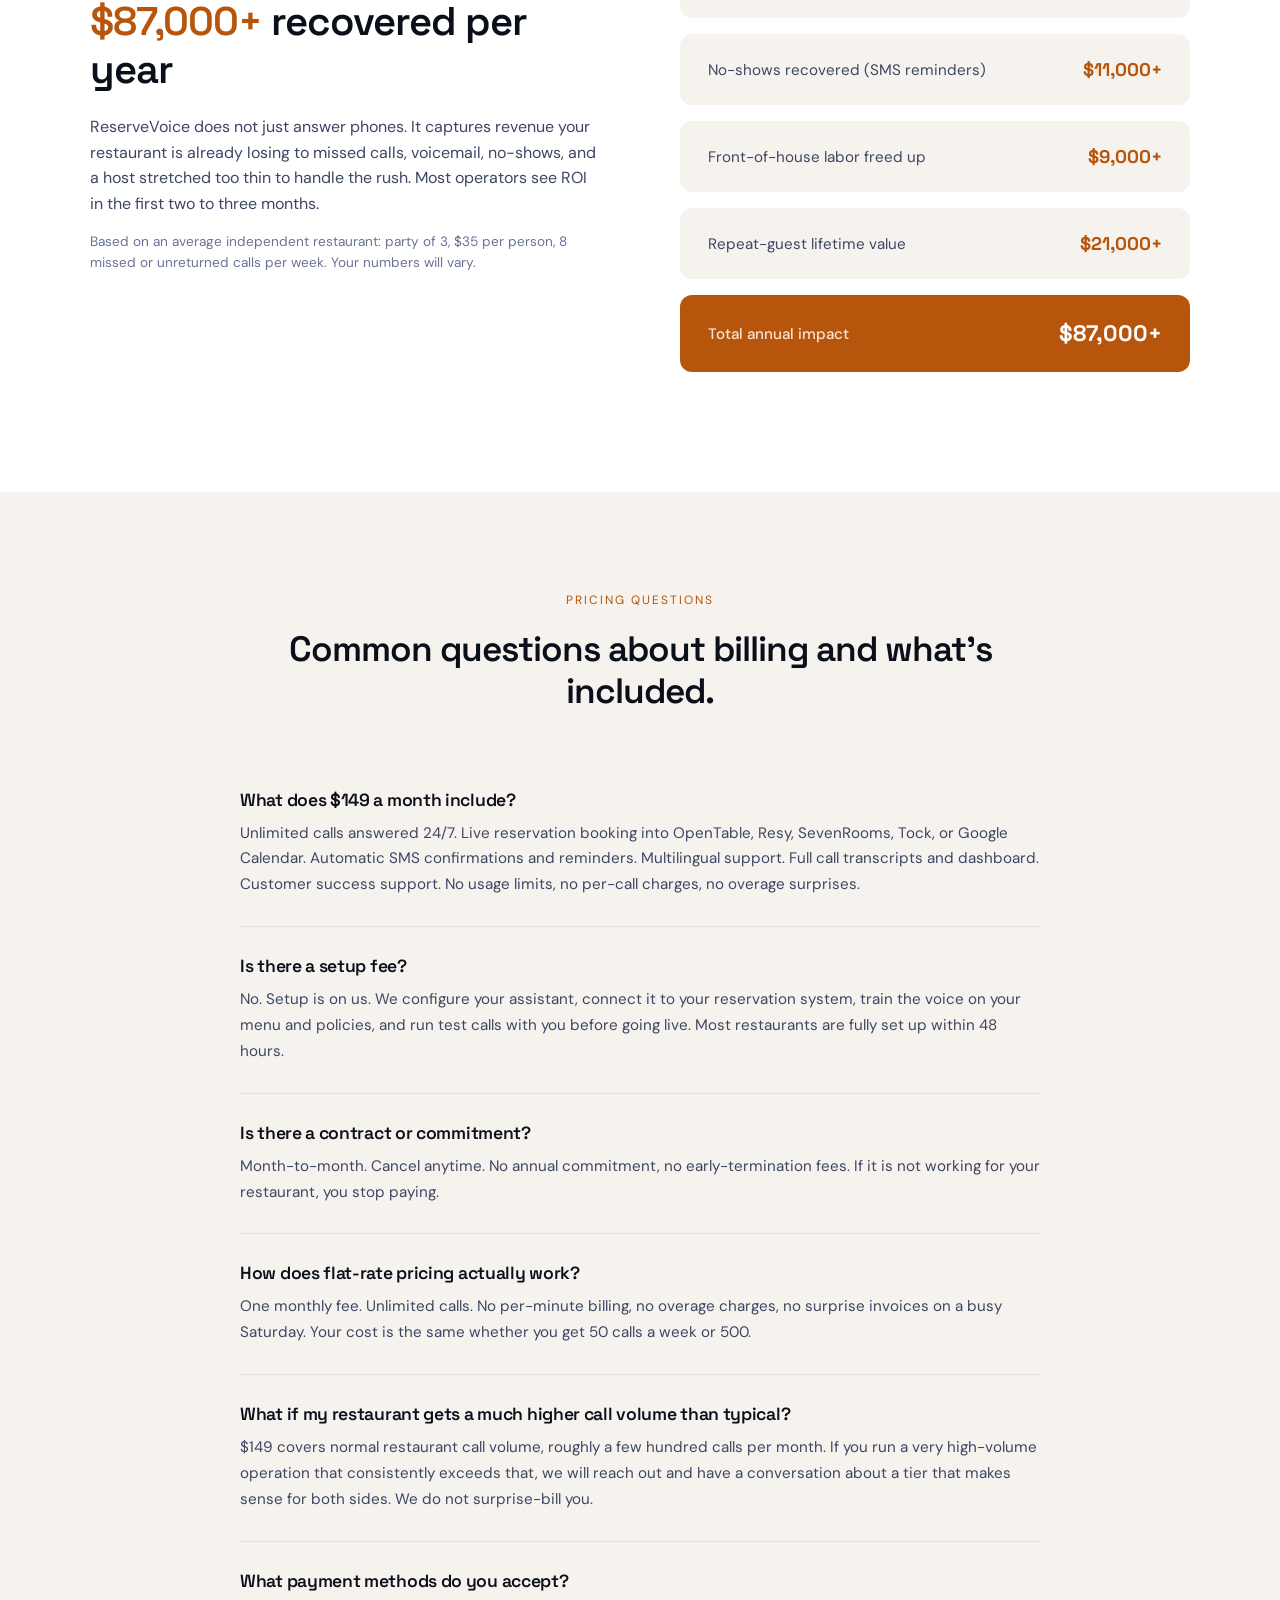
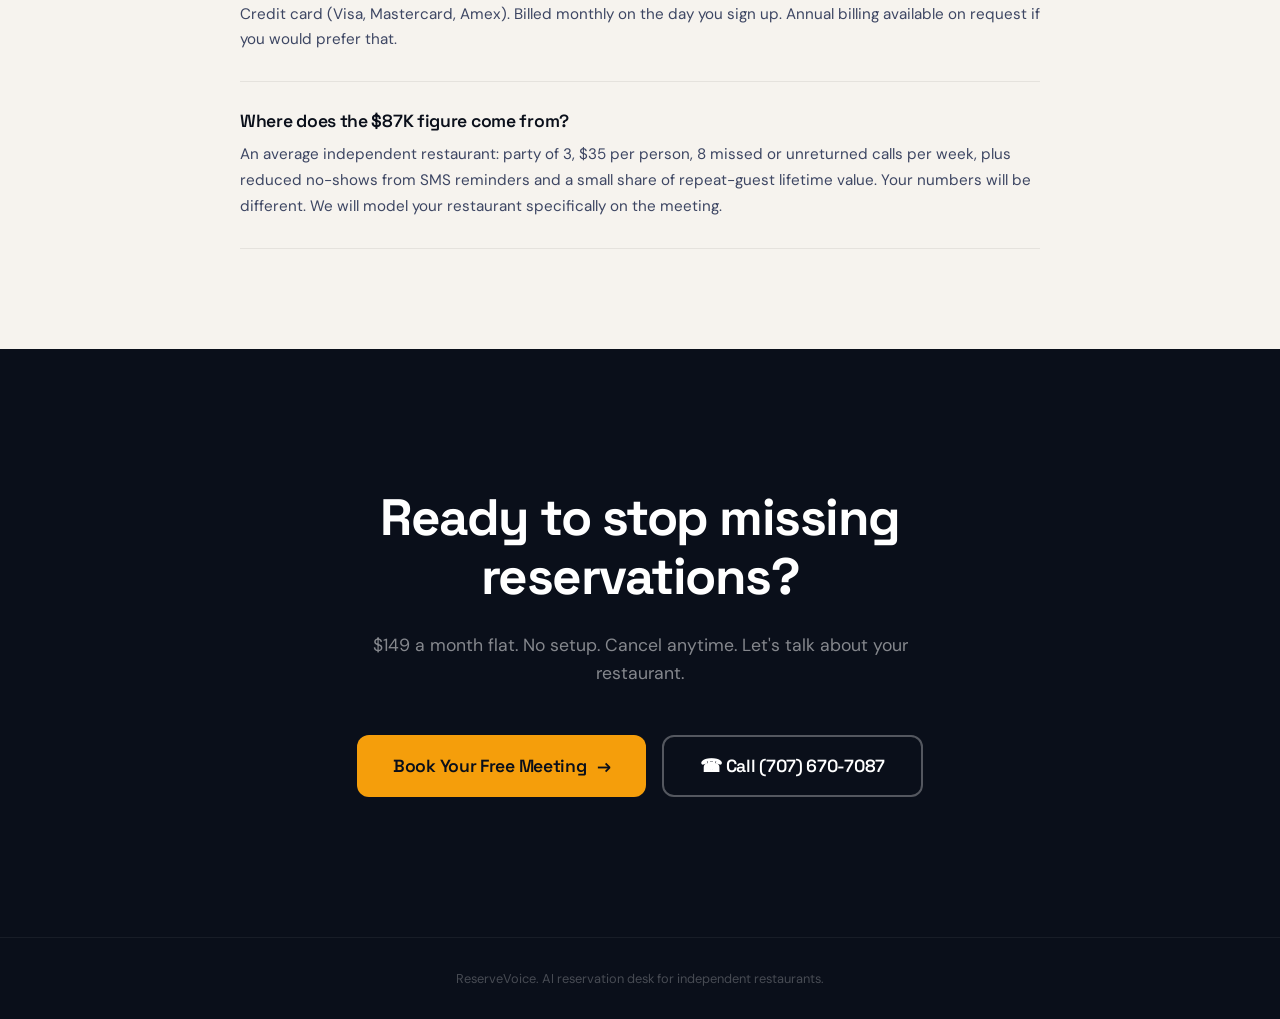
==== commit 245f63b9: "Move "AI Reservation Desk" tag next to logo on left side of nav Wraps logo + tag in a .nav-left cont" ====
--- a/pricing.html
+++ b/pricing.html
@@ -23,9 +23,11 @@
 </head>
 <body>
     <nav>
-        <div class="logo"><a href="index.html" style="color:inherit;text-decoration:none">Reserve<span>Voice</span></a></div>
+        <div class="nav-left">
+            <div class="logo"><a href="index.html" style="color:inherit;text-decoration:none">Reserve<span>Voice</span></a></div>
+            <div class="nav-tag">AI Reservation Desk</div>
+        </div>
         <div class="nav-right">
-            <div class="nav-tag">AI Reservation Desk</div>
             <a href="pricing.html" class="nav-link active">Pricing</a>
             <a href="tel:+17076707087" class="nav-cta-demo">Call the Demo</a>
             <a href="https://cal.com/ian-pilon/physiovoice-20-min-intro-call" target="_blank" rel="noopener" class="nav-cta">Book a Meeting with Ian</a>
--- a/styles.css
+++ b/styles.css
@@ -1727,3 +1727,15 @@
 
     .closing-pricing { font-size: 0.88rem; padding: 0 8px; }
 }
+
+/* ---- NAV LEFT (logo + tagline) ---- */
+.nav-left {
+    display: flex;
+    align-items: center;
+    gap: 14px;
+}
+
+.nav-left .nav-tag {
+    padding-left: 14px;
+    border-left: 1px solid rgba(0,0,0,0.12);
+}
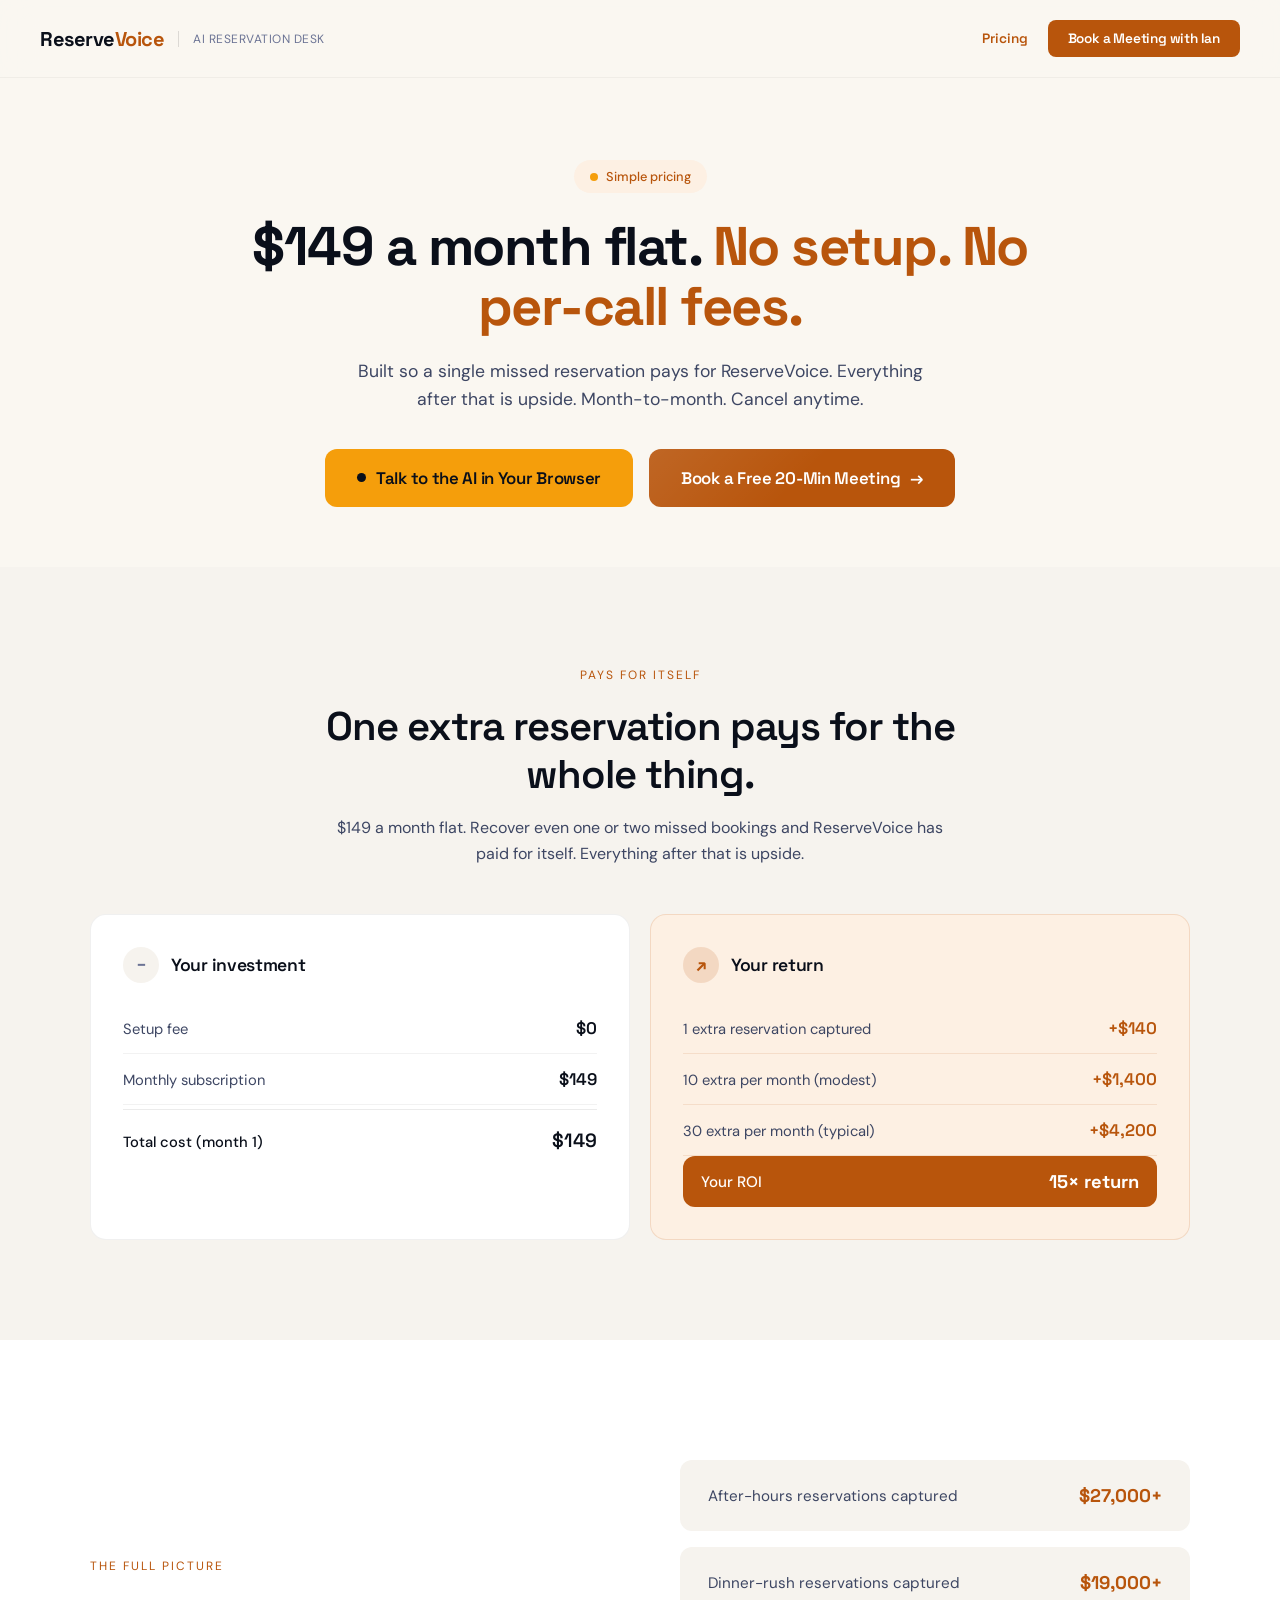
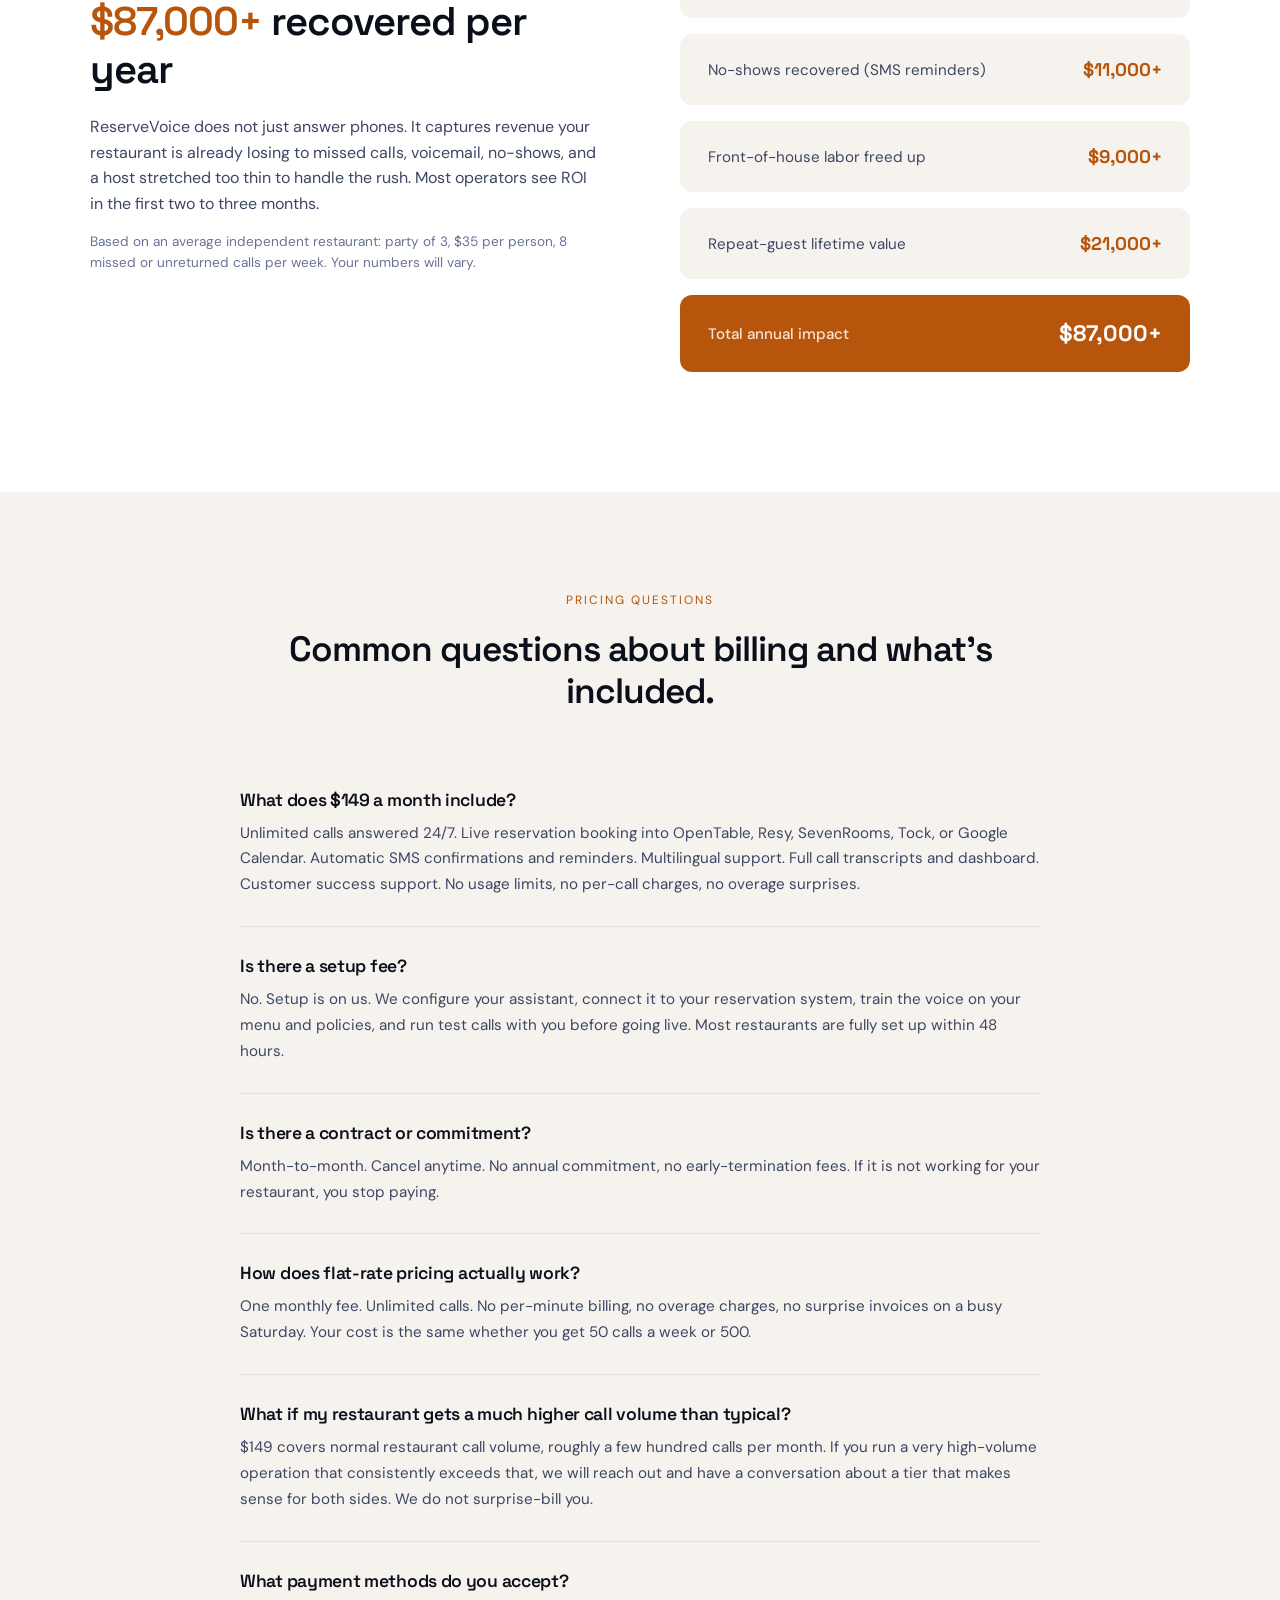
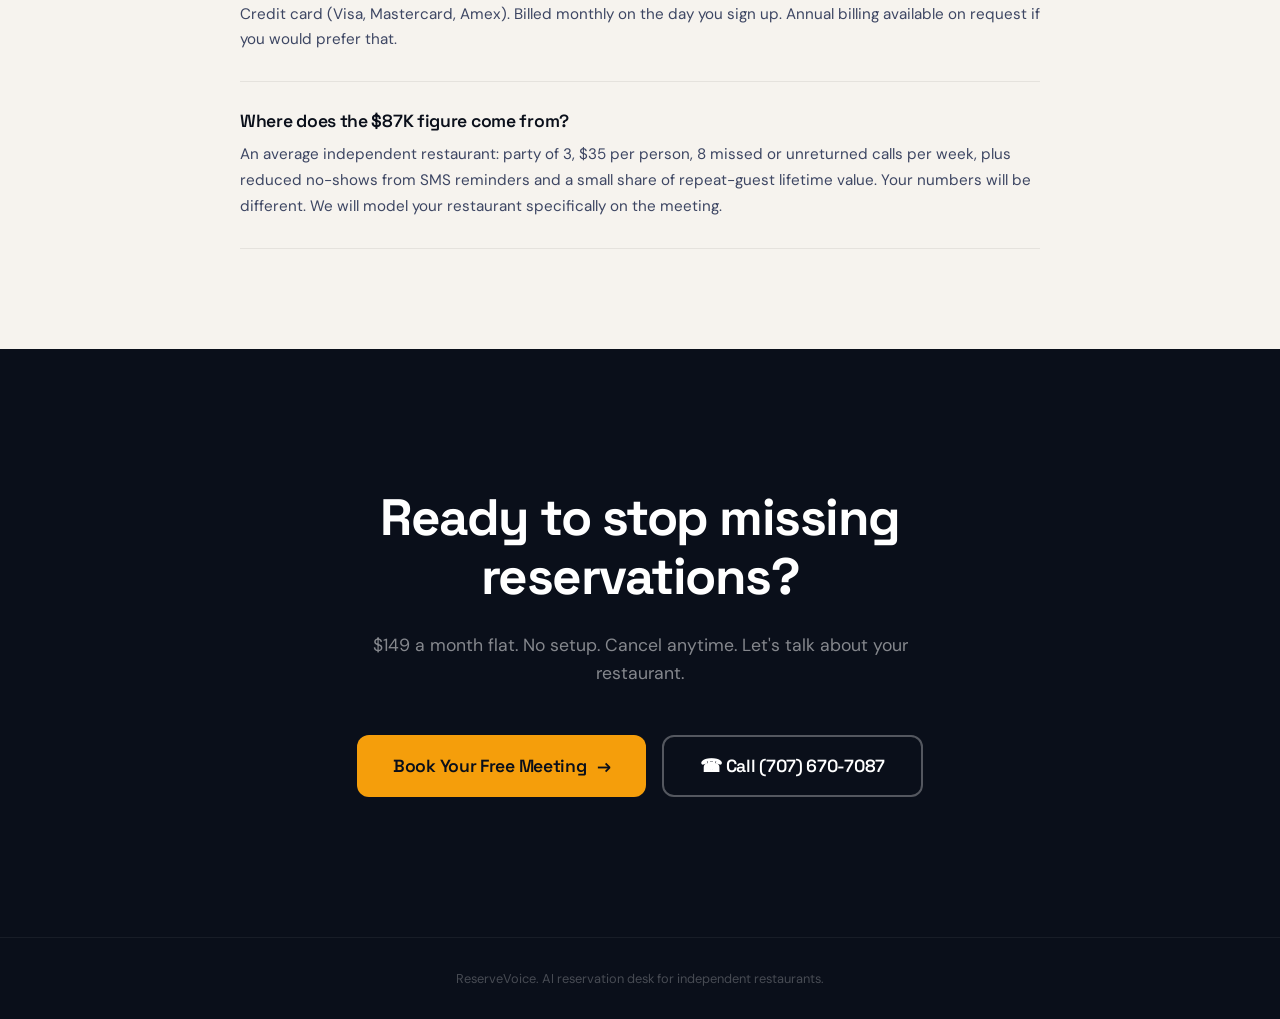
==== commit 1349dc7e: "Remove "Call the Demo" button from nav Single nav CTA focused on "Book a Meeting with Ian". Phone de" ====
--- a/pricing.html
+++ b/pricing.html
@@ -29,7 +29,6 @@
         </div>
         <div class="nav-right">
             <a href="pricing.html" class="nav-link active">Pricing</a>
-            <a href="tel:+17076707087" class="nav-cta-demo">Call the Demo</a>
             <a href="https://cal.com/ian-pilon/physiovoice-20-min-intro-call" target="_blank" rel="noopener" class="nav-cta">Book a Meeting with Ian</a>
         </div>
     </nav>
--- a/styles.css
+++ b/styles.css
@@ -1739,3 +1739,61 @@
     padding-left: 14px;
     border-left: 1px solid rgba(0,0,0,0.12);
 }
+
+/* ---- FOUNDER NOTE ---- */
+.founder {
+    padding: 100px 40px;
+    background: var(--warm);
+}
+
+.founder-inner {
+    max-width: 640px;
+    margin: 0 auto;
+    text-align: center;
+}
+
+.founder-label {
+    font-size: 0.75rem;
+    text-transform: uppercase;
+    letter-spacing: 2px;
+    color: var(--accent);
+    margin-bottom: 20px;
+}
+
+.founder h2 {
+    font-family: 'Space Grotesk', sans-serif;
+    font-size: clamp(1.5rem, 3vw, 2.2rem);
+    font-weight: 600;
+    line-height: 1.2;
+    letter-spacing: -1px;
+    margin-bottom: 36px;
+}
+
+.founder-body {
+    text-align: left;
+    font-size: 1.05rem;
+    color: var(--slate);
+    line-height: 1.7;
+}
+
+.founder-body p {
+    margin-bottom: 16px;
+}
+
+.founder-body p:last-child {
+    margin-bottom: 0;
+}
+
+.founder-sig {
+    font-family: 'Space Grotesk', sans-serif;
+    font-weight: 600;
+    color: var(--ink);
+    margin-top: 32px;
+    font-size: 1.1rem;
+    letter-spacing: -0.3px;
+}
+
+@media (max-width: 768px) {
+    .founder { padding: 70px 20px; }
+    .founder-body { font-size: 1rem; }
+}
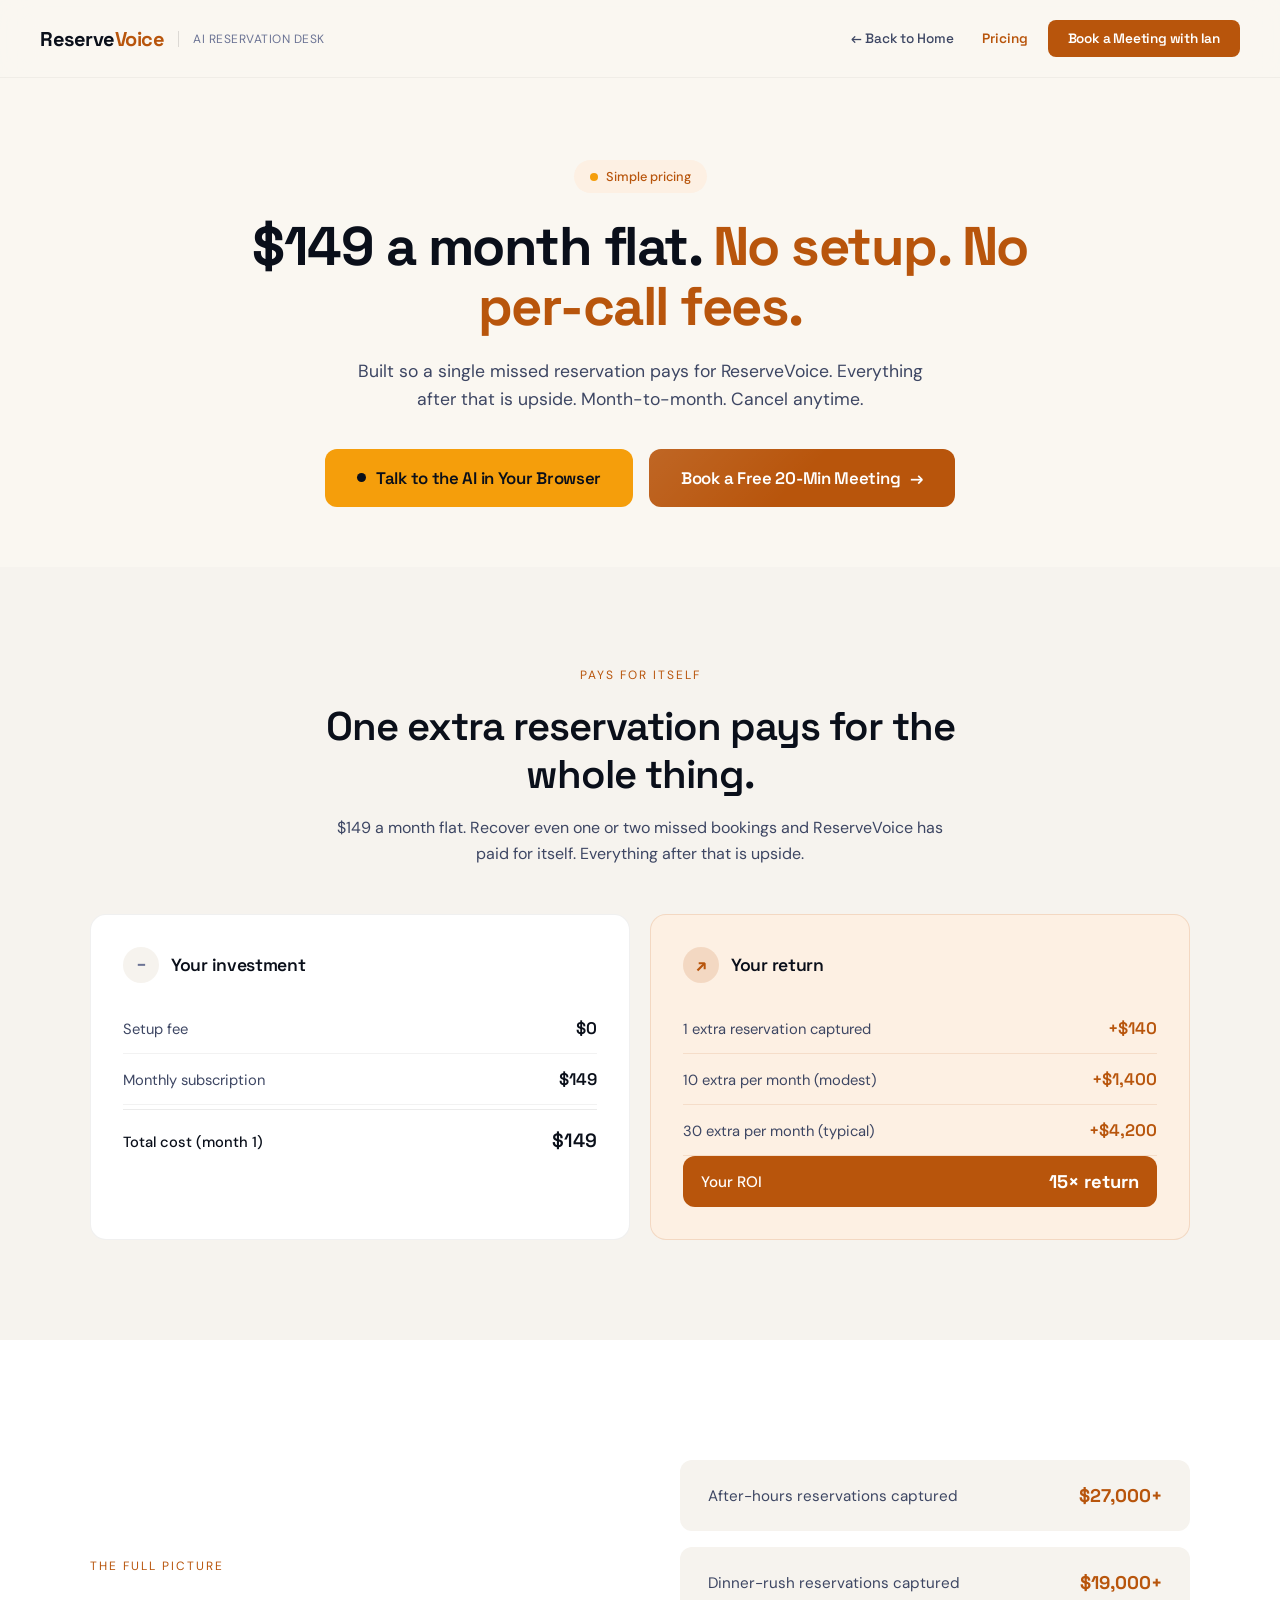
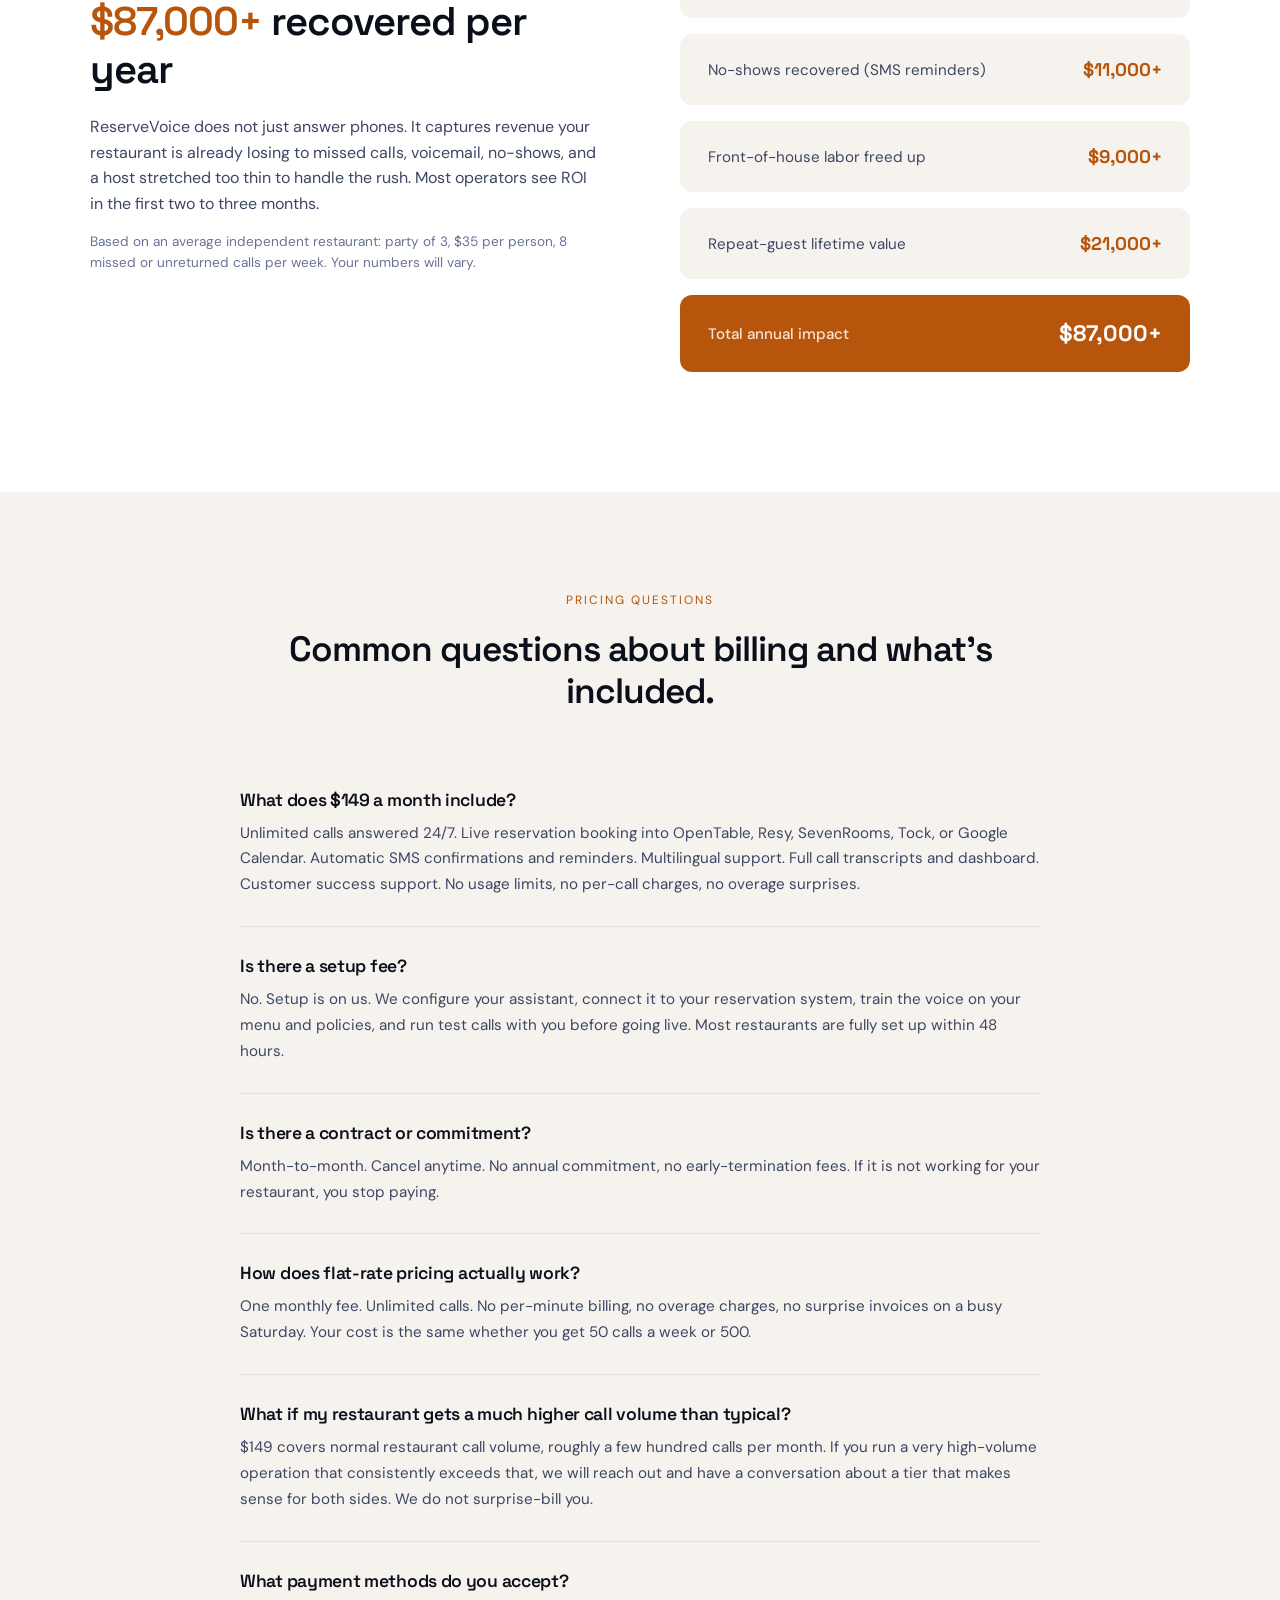
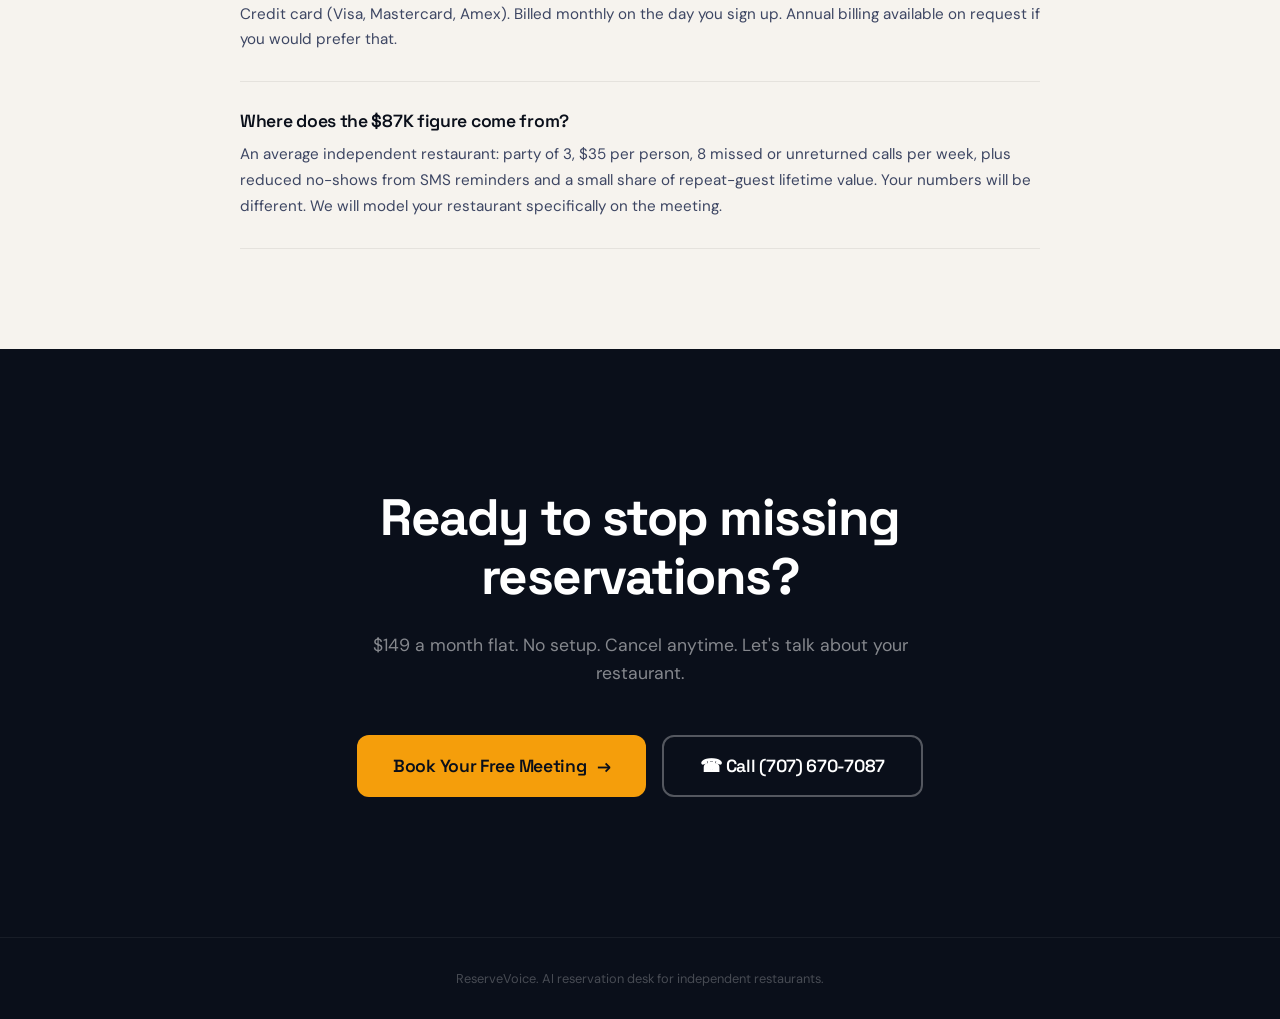
==== commit e0efa0d7: "Add "Back to Home" link to pricing page nav Users shouldn't need to know the logo is clickable to na" ====
--- a/pricing.html
+++ b/pricing.html
@@ -28,6 +28,7 @@
             <div class="nav-tag">AI Reservation Desk</div>
         </div>
         <div class="nav-right">
+            <a href="index.html" class="nav-link">&larr; Back to Home</a>
             <a href="pricing.html" class="nav-link active">Pricing</a>
             <a href="https://cal.com/ian-pilon/physiovoice-20-min-intro-call" target="_blank" rel="noopener" class="nav-cta">Book a Meeting with Ian</a>
         </div>
